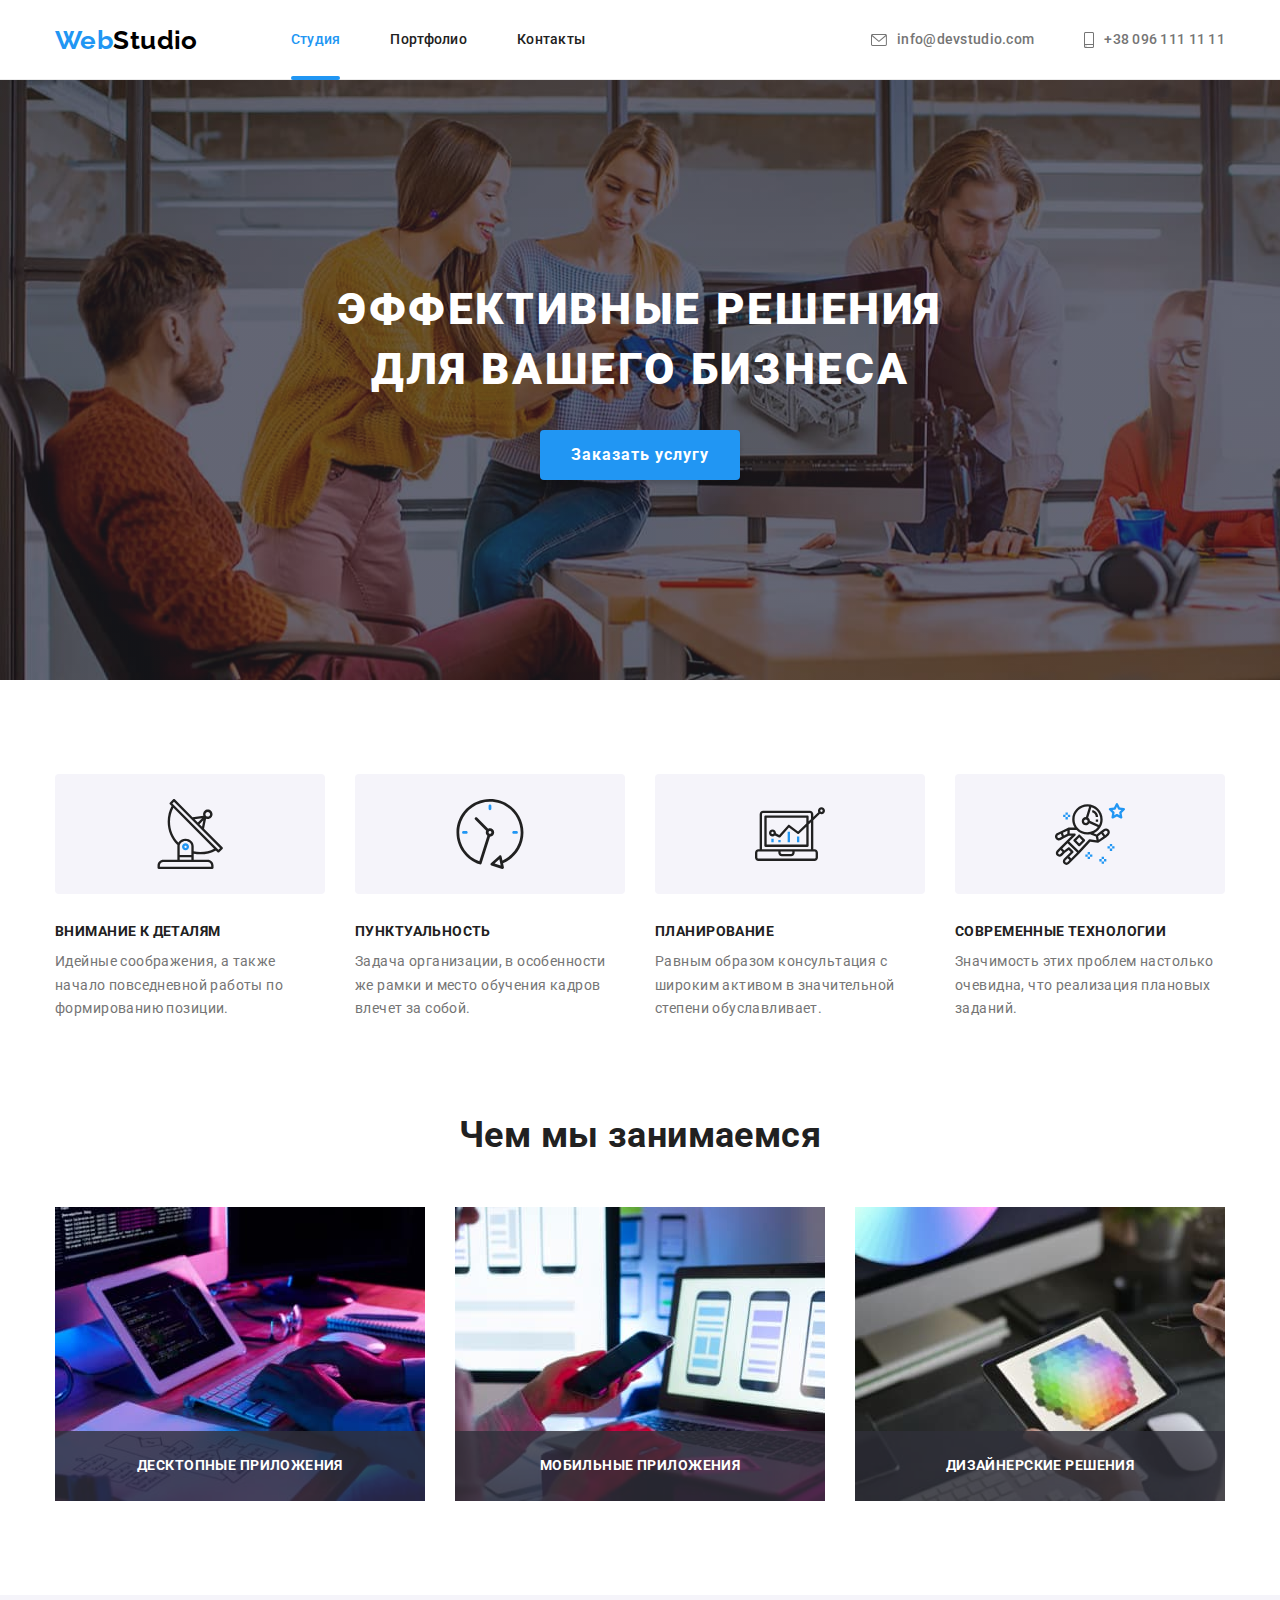
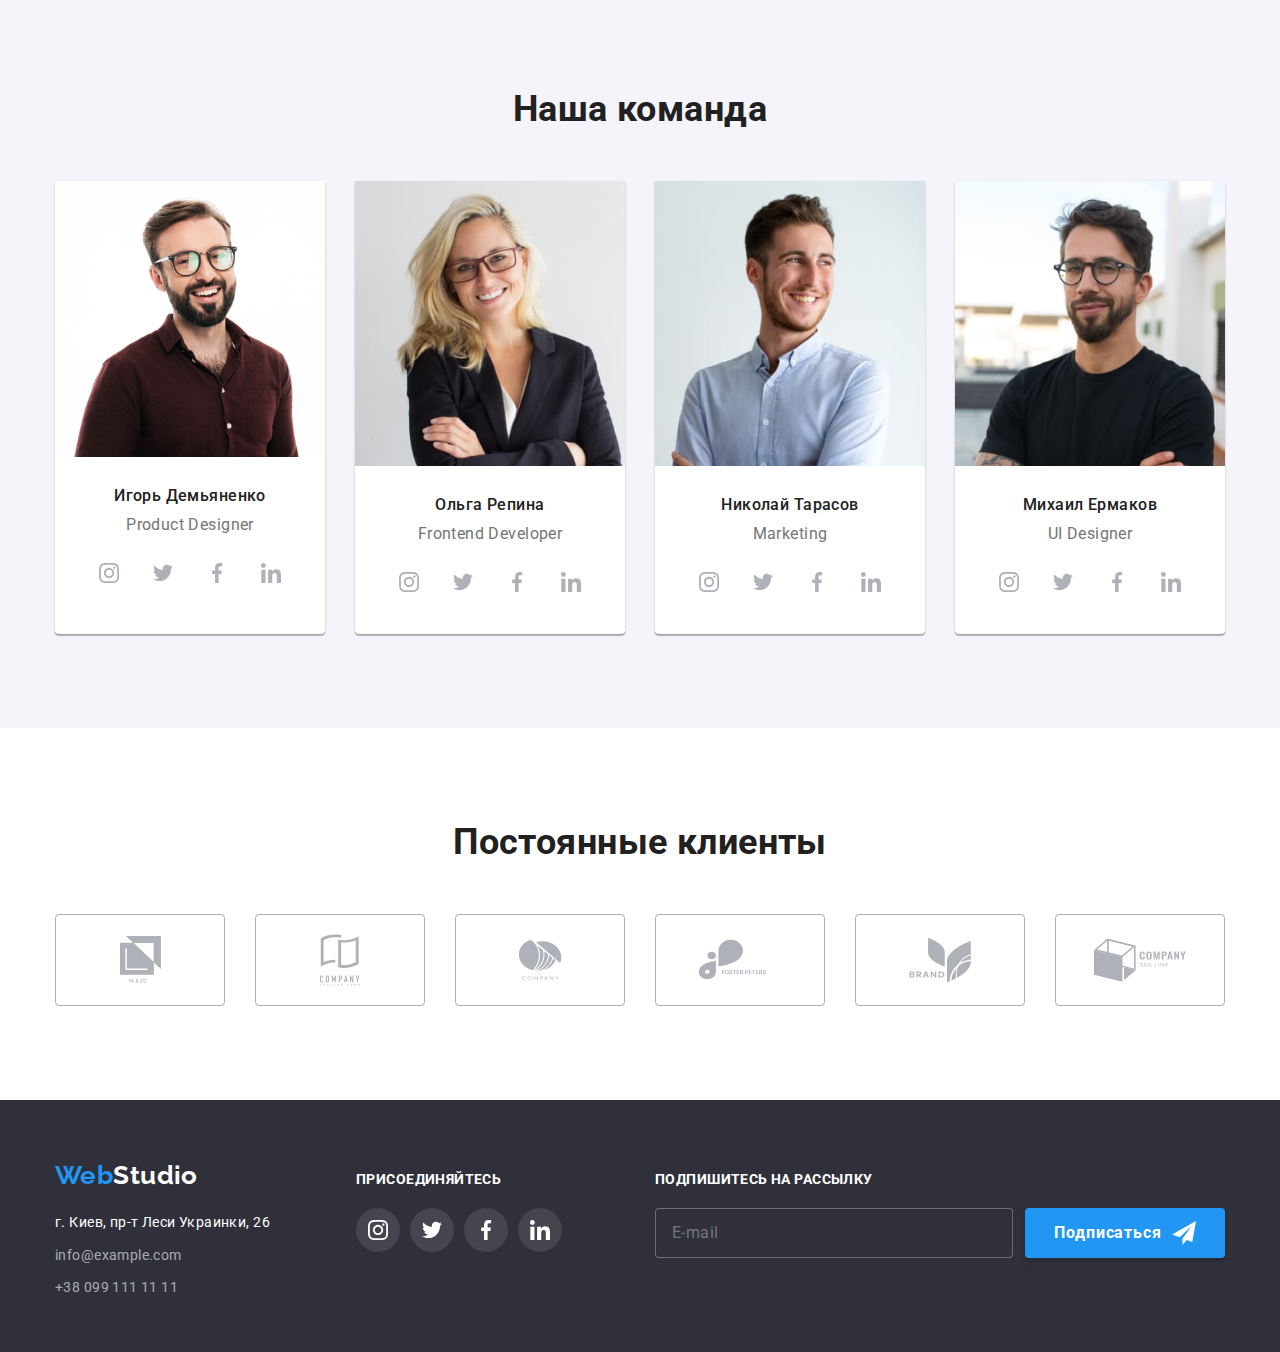
==== index.html @ 10b09d14 "домашня робота №8" ====
<!DOCTYPE html>
<html lang="ru">
<head>
    <meta charset="UTF-8">
    <meta http-equiv="X-UA-Compatible" content="IE=edge">
    <meta name="viewport" content="width=device-width, initial-scale=1.0">
    <title>Document</title>
    <link rel="preconnect" href="https://fonts.googleapis.com">
    <link rel="preconnect" href="https://fonts.gstatic.com" crossorigin>
    <link href="https://fonts.googleapis.com/css2?family=Raleway:wght@700&family=Roboto:wght@400;500;700;900&display=swap" rel="stylesheet">
    <link rel="stylesheet"
    href="https://cdnjs.cloudflare.com/ajax/libs/modern-normalize/1.0.0/modern-normalize.min.css" />
    <link rel="stylesheet" href="css/main.min.css">
</head>
<body>
    <header class="header-section">
        <div class="container">
            <nav class="nav">
                <a href="./index.html" class="logo"><span class="part-of-logo">Web</span>Studio</a>
                <ul class="nav__list">
                    <li class="nav__items"><a href="./index.html" class="nav__link illumination">Студия</a></li>
                    <li class="nav__items"><a href="./portfolio.html" class="nav__link">Портфолио</a></li>
                    <li class="nav__items"><a href="Контакты" class="nav__link">Контакты</a></li>
                </ul>
            </nav>
            <ul class="contacts">
                <li class="contacts__items">
                    <a href="mailto:info@devstudio.com" class="contacts__item">
                        <svg class="contacts__icon" width="16" height="12">
                            <use href="./images/icons.svg#icon-envelope"></use>
                        </svg>info@devstudio.com</a>
                </li>
                <li class="contacts__items">
                    <a href="tel:+380961111111" class="contacts__item">
                        <svg class="contacts__icon" width="10" height="16">
                            <use href="./images/icons.svg#icon-smartphone"></use>
                        </svg>+38 096 111 11 11</a>
                </li>
            </ul>
        </div>
    </header>
    <main class="main">
        <section class="main__section">
            <div class="container">
                <h1 class="main__title">Эффективные решения для вашего бизнеса</h1>
                <button type="button" class="main-button" data-modal-open>Заказать услугу</button>
            </div>
        </section>
        <section class="benefits section">
            <div class="container">
                <h2 class="visually-hidden">Приимущества</h2>
                <ul class="benefits__list">
                    <li class="benefits__items">
                        <div class="benefits__container">
                            <svg class="benefits__icon" width="70" height="70">
                                <use href="./images/icons.svg#icon-Group"></use>
                            </svg>
                        </div>
                        <h3 class="benefits__title">Внимание к деталям</h3>
                        <p class="benefits__text">Идейные соображения, а также начало повседневной работы по формированию позиции.
                        </p>
                    </li>
                    <li class="benefits__items">
                        <div class="benefits__container">
                            <svg class="benefits__icon" width="70" height="70">
                                <use href="./images/icons.svg#icon-clock"></use>
                            </svg>
                        </div>
                        <h3 class="benefits__title">Пунктуальность</h3>
                        <p class="benefits__text">Задача организации, в особенности же рамки и место обучения кадров влечет за собой.
                        </p>
                    </li>
                    <li class="benefits__items">
                        <div class="benefits__container">
                            <svg class="benefits__icon" width="70" height="70">
                                <use href="./images/icons.svg#icon-diagram"></use>
                            </svg>
                        </div>
                        <h3 class="benefits__title">Планирование</h3>
                        <p class="benefits__text">Равным образом консультация с широким активом в значительной степени обуславливает.
                        </p>
                    </li>
                    <li class="benefits__items">
                        <div class="benefits__container">
                            <svg class="benefits__icon" width="70" height="70">
                                <use href="./images/icons.svg#icon-astronaut"></use>
                            </svg>
                        </div>
                        <h3 class="benefits__title">Современные технологии</h3>
                        <p class="benefits__text">Значимость этих проблем настолько очевидна, что реализация плановых заданий.</p>
                    </li>
                </ul>
            </div>
        </section>
        <section class="works section">
            <div class="container">
                <h2 class="works__title title">Чем мы занимаемся</h2>
                <ul class="works__list">
                    <li class="works__items">
                        <img src="./images/box-1.jpg" alt="Людина сидить за комп'ютером" width="370">
                        <div class="works__box">
                            <h3 class="works__description">Десктопные приложения</h3>
                        </div>
                    </li>
                    <li class="works__items">
                        <img src="./images/box-2.jpg" alt="Людина сидить за комп'ютером з телефоном у руці" width="370">
                        <div class="works__box">
                            <h3 class="works__description">Мобильные приложения</h3>
                        </div>
                    </li>
                    <li class="works__items">
                        <img src="./images/box-3.jpg" alt="Людина сидить за столом бтримає в руках планшет з кольоровим графічним зображенням " width="370">
                        <div class="works__box">
                            <h3 class="works__description">Дизайнерские решения</h3>
                        </div>
                    </li>
                </ul>
            </div>
        </section>    
        <section class="team section">
            <div class="container">
                <h2 class=" team__title title">Наша команда</h2>
                <ul class="team__list">
                    <li class="team__items">
                        <img src="./images/mobile-product-designer.jpg" alt="фото" width="270">
                        <h3 class="team__member">Игорь Демьяненко</h3>
                        <p class="team__position">Product Designer</p>
                        <ul class="icon-list">
                            <li class="icon-list__items">
                                <a class="icon-list__link" href="">
                                    <svg class="icon-list__svg" width="20" height="20">
                                        <use href="./images/icons.svg#icon-instagram"></use>
                                    </svg>
                                </a>
                            </li>
                            <li class="icon-list__items">
                                <a class="icon-list__link" href="">
                                    <svg class="icon-list__svg" width="20" height="20">
                                        <use href="./images/icons.svg#icon-twitter"></use>
                                    </svg>
                                </a>
                            </li>
                            <li class="icon-list__items">
                                <a class="icon-list__link" href="">
                                    <svg class="icon-list__svg" width="20" height="20">
                                        <use href="./images/icons.svg#icon-facebook"></use>
                                    </svg>
                                </a>
                            </li>
                            <li class="icon-list__items">
                                <a class="icon-list__link" href="">
                                    <svg class="icon-list__svg" width="20" height="20">
                                        <use href="./images/icons.svg#icon-linkedin"></use>
                                    </svg>
                                </a>
                            </li>
                        </ul>
                    </li>
                    <li class="team__items">
                        <img src="./images/tablet-frontend-developer.jpg" alt="фото" width="270">
                        <h3 class="team__member">Ольга Репина</h3>
                        <p class="team__position">Frontend Developer</p>
                        <ul class="icon-list">
                            <li class="icon-list__items">
                                <a class="icon-list__link" href="">
                                    <svg class="icon-list__svg" width="20" height="20">
                                        <use href="./images/icons.svg#icon-instagram"></use>
                                    </svg>
                                </a>
                            </li>
                            <li class="icon-list__items">
                                <a class="icon-list__link" href="">
                                    <svg class="icon-list__svg" width="20" height="20">
                                        <use href="./images/icons.svg#icon-twitter"></use>
                                    </svg>
                                </a>
                            </li>
                            <li class="icon-list__items">
                                <a class="icon-list__link" href="">
                                    <svg class="icon-list__svg" width="20" height="20">
                                        <use href="./images/icons.svg#icon-facebook"></use>
                                    </svg>
                                </a>
                            </li>
                            <li class="icon-list__items">
                                <a class="icon-list__link" href="">
                                    <svg class="icon-list__svg" width="20" height="20">
                                        <use href="./images/icons.svg#icon-linkedin"></use>
                                    </svg>
                                </a>
                            </li>
                        </ul>
                    </li>
                    <li class="team__items">
                        <img src="./images/tablet-marketing.jpg" alt="фото" width="270">
                        <h3 class="team__member">Николай Тарасов</h3>
                        <p class="team__position">Marketing</p>
                        <ul class="icon-list">
                            <li class="icon-list__items">
                                <a class="icon-list__link" href="">
                                    <svg class="icon-list__svg" width="20" height="20">
                                        <use href="./images/icons.svg#icon-instagram"></use>
                                    </svg>
                                </a>
                            </li>
                            <li class="icon-list__items">
                                <a class="icon-list__link" href="">
                                    <svg class="icon-list__svg" width="20" height="20">
                                        <use href="./images/icons.svg#icon-twitter"></use>
                                    </svg>
                                </a>
                            </li>
                            <li class="icon-list__items">
                                <a class="icon-list__link" href="">
                                    <svg class="icon-list__svg" width="20" height="20">
                                        <use href="./images/icons.svg#icon-facebook"></use>
                                    </svg>
                                </a>
                            </li>
                            <li class="icon-list__items">
                                <a class="icon-list__link" href="">
                                    <svg class="icon-list__svg" width="20" height="20">
                                        <use href="./images/icons.svg#icon-linkedin"></use>
                                    </svg>
                                </a>
                            </li>
                        </ul>
                    </li>
                    <li class="team__items">
                        <img src="./images/tablet-ui-designer.jpg" alt="фото" width="270">
                        <h3 class="team__member">Михаил Ермаков</h3>
                        <p class="team__position">UI Designer</p>
                        <ul class="icon-list">
                            <li class="icon-list__items">
                                <a class="icon-list__link" href="">
                                    <svg class="icon-list__svg" width="20" height="20">
                                        <use href="./images/icons.svg#icon-instagram"></use>
                                    </svg>
                                </a>
                            </li>
                            <li class="icon-list-items">
                                <a class="icon-list__link" href="">
                                    <svg class="icon-list__svg" width="20" height="20">
                                        <use href="./images/icons.svg#icon-twitter"></use>
                                    </svg>
                                </a>
                            </li>
                            <li class="icon-list__items">
                                <a class="icon-list__link" href="">
                                    <svg class="icon-list__svg" width="20" height="20">
                                        <use href="./images/icons.svg#icon-facebook"></use>
                                    </svg>
                                </a>
                            </li>
                            <li class="icon-list__items">
                                <a class="icon-list__link" href="">
                                    <svg class="icon-list__svg" width="20" height="20">
                                        <use href="./images/icons.svg#icon-linkedin"></use>
                                    </svg>
                                </a>
                            </li>
                        </ul>
                    </li>
                </ul>
            </div>    
        </section>
        <section class="company section">
            <div class="container">
                <h2 class="company__title title">Постоянные клиенты</h2>
                <ul class="company__list">
                    <li class="company__items">
                        <a class="company__link" href="">
                            <svg class="company__icon" width="41" height="47">
                                <use href="./images/icons.svg#icon-group-1"></use>
                            </svg>
                        </a>
                    </li>
                    <li class="company__items">
                        <a class="company__link" href="">
                            <svg class="company__icon" width="40" height="52">
                                <use href="./images/icons.svg#icon-group-2"></use>
                            </svg>
                        </a>
                    </li>
                    <li class="company__items">
                        <a class="company__link" href="">
                            <svg class="company__icon" width="44" height="41">
                                <use href="./images/icons.svg#icon-group-3"></use>
                            </svg>
                        </a>
                    </li>
                    <li class="company__items">
                        <a class="company__link" href="">
                            <svg class="company__icon" width="85" height="41">
                                <use href="./images/icons.svg#icon-group-6"></use>
                            </svg>
                        </a>
                    </li>
                    <li class="company__items">
                        <a class="company__link" href="">
                            <svg class="company__icon" width="63" height="46">
                                <use href="./images/icons.svg#icon-group-5"></use>
                            </svg>
                        </a>
                    </li>
                    <li class="company__items">
                        <a class="company__link" href="">
                            <svg class="company__icon" width="94" height="44">
                                <use href="./images/icons.svg#icon-group-7"></use>
                            </svg>
                        </a>
                    </li>
                </ul>
            </div>
        </section>
    </main>
    <footer class="footer">
        <div class="container">
            <div class="footer__container">
                <a href="./index.html" class="logo"><span class="part-of-logo">Web</span>Studio</a>
                <address class="address">
                <ul class="address__list">
                    <li class="address__items">
                        <a href="https://goo.gl/maps/piqngm7oDQpEDh6u6" target="_blank" rel="noopener nofollow noreferrer"
                            class="address__link">г. Киев, пр-т Леси Украинки, 26</a>
                    </li>
                    <li class="address__items">
                        <a href="mailto:info@example.com" class="address__contacts">info@example.com</a>
                    </li>
                    <li class="address__items">
                        <a href="tel:+380991111111" class="address__contacts">+38 099 111 11 11</a>
                    </li>
                </ul>
               </address>
            </div>
            <div class="footer__wrapper">
                <p class="footer__title">присоединяйтесь</p>
                <ul class="icon-list">
                    <li class="icon-list__items">
                        <a class="icon-list__link" href="">
                            <svg class="footer__social icon-list__svg" width="20" height="20">
                                <use href="./images/icons.svg#icon-instagram"></use>
                            </svg>
                        </a>
                    </li>
                    <li class="icon-list__items">
                        <a class="icon-list__link" href="">
                            <svg class="footer__social icon-list__svg" width="20" height="20">
                                <use href="./images/icons.svg#icon-twitter"></use>
                            </svg>
                        </a>
                    </li>
                    <li class="icon-list__items">
                        <a class="icon-list__link" href="">
                            <svg class="footer__social icon-list__svg" width="20" height="20">
                                <use href="./images/icons.svg#icon-facebook"></use>
                            </svg>
                        </a>
                    </li>
                    <li class="icon-list__items">
                        <a class="icon-list__link" href="">
                            <svg class="footer__social icon-list__svg" width="20" height="20">
                                <use href="./images/icons.svg#icon-linkedin"></use>
                            </svg>
                        </a>
                    </li>
                </ul>
            </div>
            <div class="footer__wrapper">
                <p class="footer__title">Подпишитесь на рассылку</p>
                <form class="form">
                    <label for="input-field" class="visually-hidden"></label>
                    <input id="input-field" type="email" class="form__input" name="mail" placeholder="E-mail">
                    <button class="main-button" type="submit">Подписаться
                        <svg class="form__icon" width="24" height="24">
                            <use href="./images/icons.svg#icon-send"></use>
                        </svg>
                    </button>
                </form>
            </div>
            
        </div>    
    </footer>
    <div class="backdrop is-hidden" data-modal>
        <div class="modal">
            <button class="modal-button" data-modal-close>
                <svg class="modal-vector" width="11" height="11">
                    <use href="./images/icons.svg#icon-Vector-1"></use>
                </svg>
            </button>
            <form class="modal-form">
                <p class="modal-title">Оставьте свои данные, мы вам перезвоним</p>
                <label class="modal-form-label">
                    <span class="modal-form-element label-text">Имя</span>
                    <span class="modal-form-wrapper">
                        <input type="text" class="modal-form-input" name="user-name" minlength="3" pattern="^[a-zA-Za-яА-Я]+$">
                        <span class="modal-icon-input">
                            <svg class="modal-icon" width="12" height="12">
                                <use href="./images/icons.svg#icon-user"></use>
                            </svg>
                        </span>
                    </span>
                </label>
                <label class="modal-form-label">
                    <span class="modal-form-element label-text">Телефон</span>
                    <span class="modal-form-wrapper">
                        <input type="tel" class="modal-form-input" name="user-phone" pattern="[0-9]{3}-[0-9]{3}-[0-9]{2}-[0-9]{2}" title="xxx-xxx-xx-xx">
                        <span class="modal-icon-input">
                            <svg class="modal-icon" width="13" height="13">
                                <use href="./images/icons.svg#icon-phone"></use>
                            </svg>
                        </span>
                    </span>
                </label>
                <label class="modal-form-label">
                    <span class="modal-form-element label-text">Почта</span>
                    <span class="modal-form-wrapper">
                        <input type="email" class="modal-form-input" name="user-email">
                        <span class="modal-icon-input">
                            <svg class="modal-icon" width="15" height="12">
                                <use href="./images/icons.svg#icon-post"></use>
                            </svg>
                        </span>
                    </span>
                </label>
                <label class="modal-form-label">
                    <span class="modal-form-element label-text">Комментарий</span>
                    <span class="modal-form-wrapper">
                        <textarea name="user-message" class="modal-form-message" placeholder="Введите текст"></textarea>
                    </span>
                </label>
                <input id="user-check" type="checkbox" class="modal-form-checkbox visually-hidden">
                <label for="user-check" class="modal-label-checkbox">Соглашаюсь с рассылкой и принимаю <a href=""
                        class="modal-link">Условия договора</a>
                    <span class="checkbox-box">
                        <svg class="modal-icon-checkbox" width="16" height="15">
                            <use href="./images/icons.svg#icon-checkbox"></use>
                        </svg>
                        <svg class="modal-icon-check" width="16" height="15">
                            <use href="./images/icons.svg#icon-check-2"></use> 
                        </svg>
                        <svg class="modal-icon-checkbox-fokus" width="23" height="21">
                            <use href="./images/icons.svg#icon-checkbox"></use>
                        </svg>
                    </span>
                </label>
                <span class="button-center">
                    <button type="submit" class="main-button"><span class="form-button-title">Отправить</span></button>
                </span>
            </form>
        </div>
    </div>
    <script src="./js/modal.js"></script>
</body>
</html>
---- css/main.min.css ----
:root{--title-text-color: #212121;--primary-text-color: #757575;--accent-color: #2196F3;--primary-bg-color: #fff}body{font-family:"Roboto",sans-serif;background-color:var(--primary-bg-color);color:var(--title-text-color);font-size:14px;line-height:1.14;letter-spacing:.03em}h1,h2,h3,p,ul{margin:0;padding:0}ul{list-style:none}a{text-decoration:none}img{display:block}button{font-family:inherit;cursor:pointer}address{font-style:normal}.container{max-width:1200px;padding:0 15px 0 15px;margin-left:auto;margin-right:auto}.section{padding:94px 0}.visually-hidden{position:absolute;width:1px;height:1px;margin:-1px;border:0;padding:0;white-space:nowrap;clip-path:inset(100%);clip:rect(0 0 0 0);overflow:hidden}.main-button{display:inline-flex;justify-content:center;align-items:center;width:200px;height:50px;font-weight:700;font-size:16px;line-height:1.88;letter-spacing:.06em;color:#fff;background:var(--accent-color);box-shadow:0px 4px 4px rgba(0,0,0,.15);border-radius:4px;border-color:rgba(0,0,0,0);transition:background-color 250ms cubic-bezier(0.4, 0, 0.2, 1)}.main-button:hover,.main-button:focus{background-color:#267bc6}.main-button:active{background-color:#27619b}.logo{display:inline-flex;color:#000;font-family:"Raleway";font-weight:700;font-size:26px;line-height:1.19}.part-of-logo{color:var(--accent-color)}.icon-list{display:inline-flex;height:44px;justify-content:center;gap:10px}.icon-list__link{display:inline-flex;justify-content:center;align-items:center;height:44px;width:44px;border-radius:50%;background-color:rgba(255,255,255,.1);transition:background-color 250ms cubic-bezier(0.4, 0, 0.2, 1)}.icon-list__link:hover .icon-list__svg,.icon-list__link:focus .icon-list__svg{fill:#fff}.icon-list__link:hover,.icon-list__link:focus{background-color:var(--accent-color)}.icon-list__svg{fill:#afb1b8;transition:fill 250ms cubic-bezier(0.4, 0, 0.2, 1)}.title{font-size:36px;line-height:1.16;text-align:center}.header-section{max-height:80px;border-bottom:1px solid #ececec}.header-section .container{display:flex;justify-content:space-between}.nav{align-items:center;display:flex}.nav .logo{margin-right:93px}.nav__list{display:flex}.nav__items{display:flex}.nav__items:not(:last-child){margin-right:50px}.nav__link{position:relative;padding:32px 0 32px 0;color:var(--title-text-color);font-weight:500;letter-spacing:.02em;transition:color 250ms cubic-bezier(0.4, 0, 0.2, 1)}.nav__link:hover,.nav__link:focus{color:var(--accent-color)}.illumination{color:var(--accent-color)}.illumination:after{position:absolute;bottom:0;content:" ";display:block;width:100%;height:4px;border-radius:2px;background-color:var(--accent-color)}.contacts{display:flex}.contacts__item{display:flex;padding:32px 0 32px 0;align-items:center;color:var(--primary-text-color);font-weight:500;letter-spacing:.02em;transition:color 250ms cubic-bezier(0.4, 0, 0.2, 1)}.contacts__icon{margin-right:10px;fill:var(--primary-text-color);transition:fill 250ms cubic-bezier(0.4, 0, 0.2, 1)}.contacts__items:not(:last-child){margin-right:50px}.contacts__item:hover,.contacts__item:focus{color:var(--accent-color)}.contacts__item:hover .contacts__icon,.contacts__item:focus .contacts__icon{fill:var(--accent-color)}.main__section{max-width:1600px;margin-left:auto;margin-right:auto;padding:200px 0;text-align:center;background-color:#2f303a;content:"";background-image:linear-gradient(to right, rgba(47, 48, 58, 0.4), rgba(47, 48, 58, 0.4)),url(../images/hero-desctop.jpg);background-size:cover}.main__title{width:693px;margin-left:auto;margin-right:auto;margin-bottom:30px;font-weight:900;font-size:44px;line-height:1.36;letter-spacing:.06em;text-transform:uppercase;color:var(--primary-bg-color)}.portfolio-list-button{display:flex;justify-content:center}.portfolio-items:not(:last-child){margin-right:8px}.portfolio{display:flex;flex-wrap:wrap;gap:30px;margin-top:50px}.portfolio-button{background:#f5f4fa;font-weight:500;font-size:16px;line-height:1.62;padding:6px 22px;border-radius:4px;border:none;transition:background-color 250ms cubic-bezier(0.4, 0, 0.2, 1),box-shadow 250ms cubic-bezier(0.4, 0, 0.2, 1),color 250ms cubic-bezier(0.4, 0, 0.2, 1)}.illumination-btn{background-color:var(--accent-color);color:var(--primary-bg-color)}.portfolio-button:hover,.portfolio-button:focus{background-color:var(--accent-color);color:var(--primary-bg-color);box-shadow:0px 3px 1px rgba(0,0,0,.1),0px 1px 2px rgba(0,0,0,.08),0px 2px 2px rgba(0,0,0,.12)}.portfolio-button:active{background-color:#267bc6}.portfolio-card{width:370px;height:404px}.portfolio-screen-text{font-size:18px;line-height:1.56;letter-spacing:.03em;color:#fff}.portfolio-overlay{position:absolute;width:100%;height:100%;bottom:0;padding:63px 24px;background-color:rgba(33,150,243,.9);transform:translateY(101%);transition:transform 250ms cubic-bezier(0.4, 0, 0.2, 1)}.portfolio-box{position:relative;display:block;width:370px;height:294px;overflow:hidden}.portfolio-link{display:inline-block;width:100%;height:100%;transition:box-shadow 250ms cubic-bezier(0.4, 0, 0.2, 1)}.portfolio-link:hover .portfolio-overlay,.portfolio-link:focus .portfolio-overlay{transform:translateY(0);height:294px}.portfolio-link:hover,.portfolio-link:focus{background-color:#fff;box-shadow:0px 1px 1px rgba(0,0,0,.12),0px 4px 4px rgba(0,0,0,.06),1px 4px 6px rgba(0,0,0,.16)}.portfolio-container-title{padding:20px 10px 20px 24px;border:1px solid #eee;border-top:0}.portfolio-card-title{font-size:18px;line-height:2;letter-spacing:.06em;color:var(--title-text-color)}.portfolio-name-industry{margin-top:4px;color:var(--primary-text-color);font-size:16px;line-height:1.88}.benefits__list{display:flex;justify-content:space-between}.benefits__items{width:270px}.benefits__container{display:inline-flex;justify-content:center;align-items:center;width:270px;height:120px;background-color:#f5f4fa;border-radius:4px}.benefits__title{font-size:14px;text-transform:uppercase;margin-top:30px}.benefits__text{margin-top:10px;color:var(--primary-text-color);line-height:1.71}.works{padding-top:0px}.works__list{display:flex;justify-content:space-between;margin-top:50px}.works__items{position:relative}.works__box{position:absolute;display:flex;justify-content:center;align-items:center;width:100%;height:70px;bottom:0;background-color:rgba(47,48,58,.8)}.works__description{font-weight:700;font-size:14px;line-height:1.14;letter-spacing:.03em;text-transform:uppercase;color:#fff}.team{background:#f5f4fa}.team__list{display:flex;justify-content:space-between}.team__items{margin-top:50px;padding-bottom:30px;text-align:center;min-width:270px;min-height:368px;background-color:var(--primary-bg-color);box-shadow:0px 1px 3px rgba(0,0,0,.12),0px 1px 1px rgba(0,0,0,.14),0px 2px 1px rgba(0,0,0,.2);border-radius:0px 0px 4px 4px}.team__member{padding-top:30px;margin-bottom:10px;font-weight:500;font-size:16px;line-height:1.18}.team__position{margin-bottom:16px;color:var(--primary-text-color);font-size:16px;line-height:1.18}.company__list{margin-top:50px;display:inline-flex;gap:30px}.company__link{display:inline-flex;justify-content:center;align-items:center;width:170px;height:92px;border:1px solid #afb1b8;border-radius:4px;transition:background-color 250ms cubic-bezier(0.4, 0, 0.2, 1)}.company__link:hover .company__icon,.company__link:hover,.company__link:focus .company__icon,.company__link:focus{fill:var(--accent-color);border-color:var(--accent-color)}.company__icon{fill:#afb1b8;transition:fill 250ms cubic-bezier(0.4, 0, 0.2, 1)}.footer{padding:60px 0;height:252px;background:#2f303a}.footer .container{display:flex}.footer__container .logo{color:var(--primary-bg-color);margin-bottom:20px}.footer__container{width:231px;margin-right:70px}.address__link{color:#fff;line-height:1.71}.address__items:not(:first-child){margin-top:9px}.address__contacts{color:rgba(255,255,255,.6);line-height:1.71;transition:color 250ms cubic-bezier(0.4, 0, 0.2, 1)}.address__contacts:hover,.address__contacts:focus{color:var(--accent-color)}.footer__wrapper:not(:last-child){margin-right:93px}.footer__title{padding-top:12px;margin-bottom:20px;font-weight:700;text-transform:uppercase;color:#fff}.footer__social{fill:#fff}.form{display:flex;margin-top:20px}.form__input{display:flex;align-items:center;width:358px;height:50px;padding:0 16px;margin-right:12px;font-weight:400;font-size:16px;line-height:1.25;letter-spacing:.03em;color:rgba(255,255,255,.6);border:1px solid rgba(255,255,255,.3);background-color:#2f303a;border-radius:4px;outline:none;transition:border-color 250ms cubic-bezier(0.4, 0, 0.2, 1)}.form__input:focus{border-color:var(--accent-color)}.form__icon{display:inline-flex;margin-left:10px}.backdrop{position:fixed;top:0;left:0;width:100%;height:100%;z-index:100;background-color:rgba(0,0,0,.2);transition:opacity 250ms cubic-bezier(0.4, 0, 0.2, 1),visibility 250ms cubic-bezier(0.4, 0, 0.2, 1)}.backdrop.is-hidden{visibility:hidden;opacity:0;pointer-events:none}.modal{position:absolute;top:50%;left:50%;transform:translate(-50%, -50%);width:528px;height:581px;padding:40px;background-color:#fff;box-shadow:0px 1px 3px rgba(0,0,0,.12),0px 1px 1px rgba(0,0,0,.14),0px 2px 1px rgba(0,0,0,.2);border-radius:4px}.modal-button{position:absolute;display:flex;align-items:center;justify-content:center;top:8px;right:8px;width:30px;height:30px;margin-left:auto;border-radius:50%;background-color:#fff;border:1px solid rgba(0,0,0,.1)}.modal-vector{transition:fill 250ms cubic-bezier(0.4, 0, 0.2, 1)}.modal-vector:hover,.modal-vector:focus{fill:var(--accent-color)}.modal-title{font-weight:700;font-size:20px;line-height:1.15;letter-spacing:.03em;margin-bottom:14px}.modal-form-label{display:block}.label-text{font-size:12px;line-height:.85;letter-spacing:.01em;color:var(--primary-text-color)}.modal-form-label:not(:last-child){margin-bottom:11px}.modal-form-element{display:block;margin-bottom:5px}.modal-form-input{display:flex;width:100%;height:40px;padding-left:42px;border:1px solid rgba(33,33,33,.2);border-radius:4px;transition:border-color 250ms cubic-bezier(0.4, 0, 0.2, 1)}.modal-form-input:focus,.modal-form-message:focus{outline:none;border-color:var(--accent-color)}.modal-form-input:focus+.modal-icon-input>.modal-icon{fill:var(--accent-color)}.modal-form-message{width:100%;height:120px;resize:none;padding:12px 16px;font-size:12px;line-height:.85;letter-spacing:.01em;color:rgba(117,117,117,.5);border:1px solid rgba(33,33,33,.2);border-radius:4px;transition:border-color 250ms cubic-bezier(0.4, 0, 0.2, 1)}.modal-icon{position:absolute;top:50%;left:12px;transform:translateY(-50%);transition:fill 250ms cubic-bezier(0.4, 0, 0.2, 1)}.modal-form-wrapper{position:relative;display:block}.modal-link{text-decoration:underline;color:var(--accent-color);transition:color 250ms cubic-bezier(0.4, 0, 0.2, 1)}.modal-link:hover,.modal-link:focus{color:#267bc6}.modal-link:active{color:#27619b}.modal-label-checkbox{position:relative;display:block;padding-left:35px;line-height:1.71;letter-spacing:.03em;color:var(--primary-text-color);margin-top:20px;transition:fill 250ms cubic-bezier(0.4, 0, 0.2, 1)}.modal-icon-checkbox{position:absolute;top:50%;left:12px;transform:translateY(-50%);fill:var(--title-text-color);transition:fill 250ms cubic-bezier(0.4, 0, 0.2, 1)}.modal-icon-check{position:absolute;top:50%;left:12px;transform:translateY(-50%);fill:rgba(0,0,0,0);transition:fill 250ms cubic-bezier(0.4, 0, 0.2, 1)}.modal-icon-checkbox-fokus{position:absolute;top:50%;left:9px;transform:translateY(-50%);fill:rgba(0,0,0,0);transition:fill 250ms cubic-bezier(0.4, 0, 0.2, 1)}.modal-form-checkbox:checked+.modal-label-checkbox>.checkbox-box>.modal-icon-check,.modal-form-checkbox:checked+.modal-label-checkbox>.checkbox-box>.modal-icon-checkbox{fill:var(--accent-color)}.modal-form-checkbox:focus+.modal-label-checkbox>.checkbox-box{fill:var(--title-text-color)}.button-center{display:flex;justify-content:center;margin-top:30px}/*# sourceMappingURL=main.min.css.map */
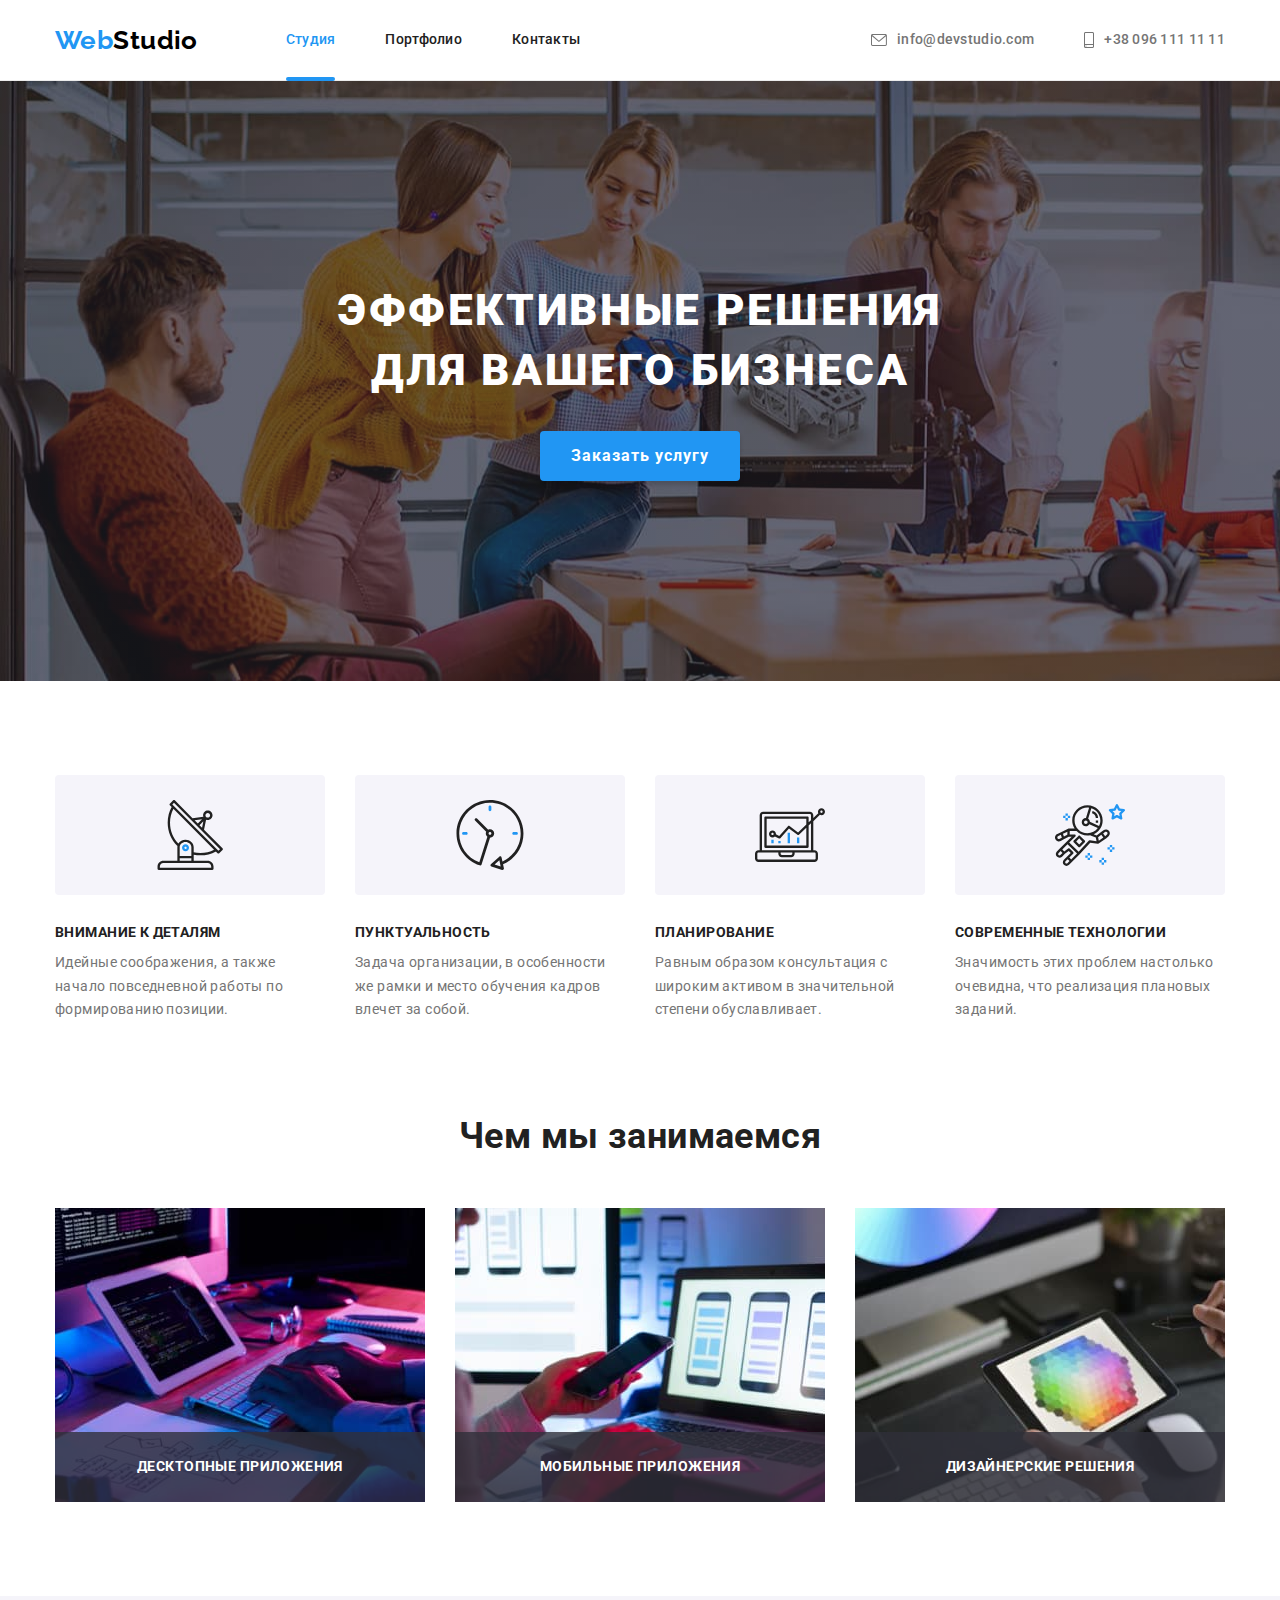
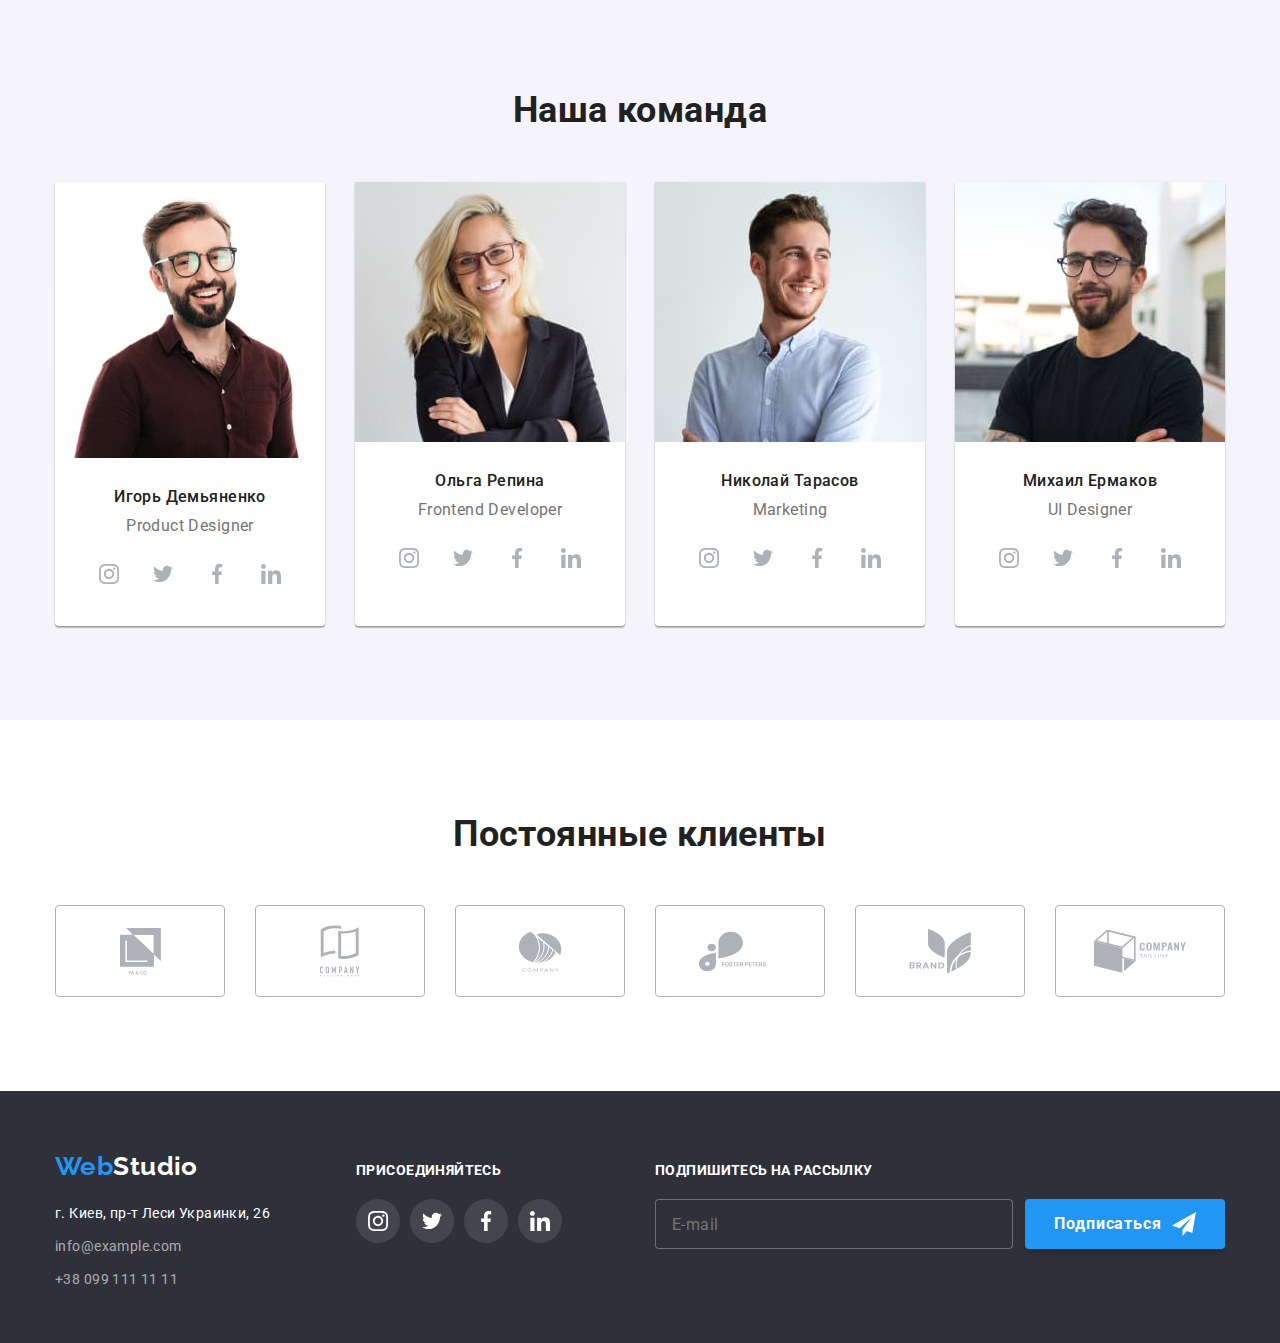
==== commit 5ce5e0fd: "домашня робота №8" ====
--- a/index.html
+++ b/index.html
@@ -14,16 +14,21 @@
 </head>
 <body>
     <header class="header-section">
-        <div class="container">
+        <div class="container mobile-box">
             <nav class="nav">
                 <a href="./index.html" class="logo"><span class="part-of-logo">Web</span>Studio</a>
-                <ul class="nav__list">
+                <ul class="nav__list mobile-box_navigation">
                     <li class="nav__items"><a href="./index.html" class="nav__link illumination">Студия</a></li>
                     <li class="nav__items"><a href="./portfolio.html" class="nav__link">Портфолио</a></li>
                     <li class="nav__items"><a href="Контакты" class="nav__link">Контакты</a></li>
                 </ul>
             </nav>
-            <ul class="contacts">
+            <button type="button" class="mobile-box_open-btn" data-menu-open>
+                <svg class="mobile-box_open-icon" width="24" height="16">
+                    <use href="./images/icons.svg#icon-menu_24px"></use>
+                </svg>
+            </button>
+            <ul class="contacts mobile-box_navigation">
                 <li class="contacts__items">
                     <a href="mailto:info@devstudio.com" class="contacts__item">
                         <svg class="contacts__icon" width="16" height="12">
@@ -38,291 +43,429 @@
                 </li>
             </ul>
         </div>
-    </header>
-    <main class="main">
-        <section class="main__section">
-            <div class="container">
-                <h1 class="main__title">Эффективные решения для вашего бизнеса</h1>
-                <button type="button" class="main-button" data-modal-open>Заказать услугу</button>
-            </div>
-        </section>
-        <section class="benefits section">
-            <div class="container">
-                <h2 class="visually-hidden">Приимущества</h2>
-                <ul class="benefits__list">
-                    <li class="benefits__items">
-                        <div class="benefits__container">
-                            <svg class="benefits__icon" width="70" height="70">
-                                <use href="./images/icons.svg#icon-Group"></use>
-                            </svg>
-                        </div>
-                        <h3 class="benefits__title">Внимание к деталям</h3>
-                        <p class="benefits__text">Идейные соображения, а также начало повседневной работы по формированию позиции.
-                        </p>
-                    </li>
-                    <li class="benefits__items">
-                        <div class="benefits__container">
-                            <svg class="benefits__icon" width="70" height="70">
-                                <use href="./images/icons.svg#icon-clock"></use>
-                            </svg>
-                        </div>
-                        <h3 class="benefits__title">Пунктуальность</h3>
-                        <p class="benefits__text">Задача организации, в особенности же рамки и место обучения кадров влечет за собой.
-                        </p>
-                    </li>
-                    <li class="benefits__items">
-                        <div class="benefits__container">
-                            <svg class="benefits__icon" width="70" height="70">
-                                <use href="./images/icons.svg#icon-diagram"></use>
-                            </svg>
-                        </div>
-                        <h3 class="benefits__title">Планирование</h3>
-                        <p class="benefits__text">Равным образом консультация с широким активом в значительной степени обуславливает.
-                        </p>
-                    </li>
-                    <li class="benefits__items">
-                        <div class="benefits__container">
-                            <svg class="benefits__icon" width="70" height="70">
-                                <use href="./images/icons.svg#icon-astronaut"></use>
-                            </svg>
-                        </div>
-                        <h3 class="benefits__title">Современные технологии</h3>
-                        <p class="benefits__text">Значимость этих проблем настолько очевидна, что реализация плановых заданий.</p>
-                    </li>
+        <div class="mobile-menu" data-menu>
+            <div class="mobile-menu_container">
+                <button type="button" class="mobile-menu_close-button" data-menu-close>
+                    <svg class="mobile-menu_close-icon" width="19" height="19">
+                        <use href="./images/icons.svg#icon-Vector-1"></use>
+                    </svg>
+                </button>
+                <ul class="mobile-menu_list">
+                    <li class="mobile-menu_items"><a href="./index.html" class="mobile-menu_link illumination">Студия</a></li>
+                    <li class="mobile-menu_items"><a href="./portfolio.html" class="mobile-menu_link">Портфолио</a></li>
+                    <li class="mobile-menu_items"><a href="" class="mobile-menu_link">Контакты</a></li>
+                </ul>
+                <ul class="mobile-menu_contacts-list">
+                    <li class="mobile-menu_items"><a href="tel:+380961111111" class="mobile-menu_phone-link">+38 096 111 11 11</a></li>
+                    <li class="mobile-menu_items"><a href="mailto:info@devstudio.com" class="mobile-menu_mail-link">info@devstudio.com</a></li>
+                </ul>
+                <ul class="mobile-menu_social-list">
+                    <li class="mobile-menu_social-items"><a href="" class="mobile-menu_social-link">Instagram</a></li>
+                    <li class="mobile-menu_social-items"><a href="" class="mobile-menu_social-link">Twitter</a></li>
+                    <li class="mobile-menu_social-items"><a href="" class="mobile-menu_social-link">Facebook</a></li>
+                    <li class="mobile-menu_social-items"><a href="" class="mobile-menu_social-link">LinkedIn</a></li>
                 </ul>
             </div>
-        </section>
-        <section class="works section">
-            <div class="container">
-                <h2 class="works__title title">Чем мы занимаемся</h2>
-                <ul class="works__list">
-                    <li class="works__items">
+        </div>
+    </header>
+<main class="main">
+    <section class="main__section">
+        <div class="container">
+            <h1 class="main__title">Эффективные решения для вашего бизнеса</h1>
+            <button type="button" class="main-button" data-modal-open>Заказать услугу</button>
+        </div>
+    </section>
+    <section class="benefits section">
+        <div class="container">
+            <h2 class="visually-hidden">Приимущества</h2>
+            <ul class="benefits__list">
+                <li class="benefits__items">
+                    <div class="benefits__container">
+                        <svg class="benefits__icon" width="70" height="70">
+                            <use href="./images/icons.svg#icon-Group"></use>
+                        </svg>
+                    </div>
+                    <h3 class="benefits__title">Внимание к деталям</h3>
+                    <p class="benefits__text">Идейные соображения, а также начало повседневной работы по формированию
+                        позиции.
+                    </p>
+                </li>
+                <li class="benefits__items">
+                    <div class="benefits__container">
+                        <svg class="benefits__icon" width="70" height="70">
+                            <use href="./images/icons.svg#icon-clock"></use>
+                        </svg>
+                    </div>
+                    <h3 class="benefits__title">Пунктуальность</h3>
+                    <p class="benefits__text">Задача организации, в особенности же рамки и место обучения кадров влечет за
+                        собой.
+                    </p>
+                </li>
+                <li class="benefits__items">
+                    <div class="benefits__container">
+                        <svg class="benefits__icon" width="70" height="70">
+                            <use href="./images/icons.svg#icon-diagram"></use>
+                        </svg>
+                    </div>
+                    <h3 class="benefits__title">Планирование</h3>
+                    <p class="benefits__text">Равным образом консультация с широким активом в значительной степени
+                        обуславливает.
+                    </p>
+                </li>
+                <li class="benefits__items">
+                    <div class="benefits__container">
+                        <svg class="benefits__icon" width="70" height="70">
+                            <use href="./images/icons.svg#icon-astronaut"></use>
+                        </svg>
+                    </div>
+                    <h3 class="benefits__title">Современные технологии</h3>
+                    <p class="benefits__text">Значимость этих проблем настолько очевидна, что реализация плановых заданий.
+                    </p>
+                </li>
+            </ul>
+        </div>
+    </section>
+    <section class="works section">
+        <div class="container">
+            <h2 class="works__title title">Чем мы занимаемся</h2>
+            <ul class="works__list">
+                <li class="works__items">
+                    <picture>
+                        <source srcset="./images/box-1.webp 1x, ./images/box-1-2x.webp 2x" media="(min-width:1200px)"
+                            type="images/webp" />
+    
+                        <source srcset="./images/box-1.jpg 1x, ./images/box-1-2x.jpg 2x" media="(min-width:1200px)" />
+    
                         <img src="./images/box-1.jpg" alt="Людина сидить за комп'ютером" width="370">
-                        <div class="works__box">
-                            <h3 class="works__description">Десктопные приложения</h3>
-                        </div>
-                    </li>
-                    <li class="works__items">
+                    </picture>
+                    <div class="works__box">
+                        <h3 class="works__description">Десктопные приложения</h3>
+                    </div>
+                </li>
+                <li class="works__items">
+                    <picture>
+                        <source srcset="./images/box-2.webp 1x, ./images/box-2-2x.webp 2x" media="(min-width:1200px)"
+                            type="images/webp" />
+    
+                        <source srcset="./images/box-2.jpg 1x, ./images/box-2-2x.jpg 2x" media="(min-width:1200px)" />
+    
                         <img src="./images/box-2.jpg" alt="Людина сидить за комп'ютером з телефоном у руці" width="370">
-                        <div class="works__box">
-                            <h3 class="works__description">Мобильные приложения</h3>
-                        </div>
-                    </li>
-                    <li class="works__items">
-                        <img src="./images/box-3.jpg" alt="Людина сидить за столом бтримає в руках планшет з кольоровим графічним зображенням " width="370">
-                        <div class="works__box">
-                            <h3 class="works__description">Дизайнерские решения</h3>
-                        </div>
-                    </li>
-                </ul>
-            </div>
-        </section>    
-        <section class="team section">
-            <div class="container">
-                <h2 class=" team__title title">Наша команда</h2>
-                <ul class="team__list">
-                    <li class="team__items">
-                        <img src="./images/mobile-product-designer.jpg" alt="фото" width="270">
-                        <h3 class="team__member">Игорь Демьяненко</h3>
-                        <p class="team__position">Product Designer</p>
-                        <ul class="icon-list">
-                            <li class="icon-list__items">
-                                <a class="icon-list__link" href="">
-                                    <svg class="icon-list__svg" width="20" height="20">
-                                        <use href="./images/icons.svg#icon-instagram"></use>
-                                    </svg>
-                                </a>
-                            </li>
-                            <li class="icon-list__items">
-                                <a class="icon-list__link" href="">
-                                    <svg class="icon-list__svg" width="20" height="20">
-                                        <use href="./images/icons.svg#icon-twitter"></use>
-                                    </svg>
-                                </a>
-                            </li>
-                            <li class="icon-list__items">
-                                <a class="icon-list__link" href="">
-                                    <svg class="icon-list__svg" width="20" height="20">
-                                        <use href="./images/icons.svg#icon-facebook"></use>
-                                    </svg>
-                                </a>
-                            </li>
-                            <li class="icon-list__items">
-                                <a class="icon-list__link" href="">
-                                    <svg class="icon-list__svg" width="20" height="20">
-                                        <use href="./images/icons.svg#icon-linkedin"></use>
-                                    </svg>
-                                </a>
-                            </li>
-                        </ul>
-                    </li>
-                    <li class="team__items">
-                        <img src="./images/tablet-frontend-developer.jpg" alt="фото" width="270">
-                        <h3 class="team__member">Ольга Репина</h3>
-                        <p class="team__position">Frontend Developer</p>
-                        <ul class="icon-list">
-                            <li class="icon-list__items">
-                                <a class="icon-list__link" href="">
-                                    <svg class="icon-list__svg" width="20" height="20">
-                                        <use href="./images/icons.svg#icon-instagram"></use>
-                                    </svg>
-                                </a>
-                            </li>
-                            <li class="icon-list__items">
-                                <a class="icon-list__link" href="">
-                                    <svg class="icon-list__svg" width="20" height="20">
-                                        <use href="./images/icons.svg#icon-twitter"></use>
-                                    </svg>
-                                </a>
-                            </li>
-                            <li class="icon-list__items">
-                                <a class="icon-list__link" href="">
-                                    <svg class="icon-list__svg" width="20" height="20">
-                                        <use href="./images/icons.svg#icon-facebook"></use>
-                                    </svg>
-                                </a>
-                            </li>
-                            <li class="icon-list__items">
-                                <a class="icon-list__link" href="">
-                                    <svg class="icon-list__svg" width="20" height="20">
-                                        <use href="./images/icons.svg#icon-linkedin"></use>
-                                    </svg>
-                                </a>
-                            </li>
-                        </ul>
-                    </li>
-                    <li class="team__items">
-                        <img src="./images/tablet-marketing.jpg" alt="фото" width="270">
-                        <h3 class="team__member">Николай Тарасов</h3>
-                        <p class="team__position">Marketing</p>
-                        <ul class="icon-list">
-                            <li class="icon-list__items">
-                                <a class="icon-list__link" href="">
-                                    <svg class="icon-list__svg" width="20" height="20">
-                                        <use href="./images/icons.svg#icon-instagram"></use>
-                                    </svg>
-                                </a>
-                            </li>
-                            <li class="icon-list__items">
-                                <a class="icon-list__link" href="">
-                                    <svg class="icon-list__svg" width="20" height="20">
-                                        <use href="./images/icons.svg#icon-twitter"></use>
-                                    </svg>
-                                </a>
-                            </li>
-                            <li class="icon-list__items">
-                                <a class="icon-list__link" href="">
-                                    <svg class="icon-list__svg" width="20" height="20">
-                                        <use href="./images/icons.svg#icon-facebook"></use>
-                                    </svg>
-                                </a>
-                            </li>
-                            <li class="icon-list__items">
-                                <a class="icon-list__link" href="">
-                                    <svg class="icon-list__svg" width="20" height="20">
-                                        <use href="./images/icons.svg#icon-linkedin"></use>
-                                    </svg>
-                                </a>
-                            </li>
-                        </ul>
-                    </li>
-                    <li class="team__items">
-                        <img src="./images/tablet-ui-designer.jpg" alt="фото" width="270">
-                        <h3 class="team__member">Михаил Ермаков</h3>
-                        <p class="team__position">UI Designer</p>
-                        <ul class="icon-list">
-                            <li class="icon-list__items">
-                                <a class="icon-list__link" href="">
-                                    <svg class="icon-list__svg" width="20" height="20">
-                                        <use href="./images/icons.svg#icon-instagram"></use>
-                                    </svg>
-                                </a>
-                            </li>
-                            <li class="icon-list-items">
-                                <a class="icon-list__link" href="">
-                                    <svg class="icon-list__svg" width="20" height="20">
-                                        <use href="./images/icons.svg#icon-twitter"></use>
-                                    </svg>
-                                </a>
-                            </li>
-                            <li class="icon-list__items">
-                                <a class="icon-list__link" href="">
-                                    <svg class="icon-list__svg" width="20" height="20">
-                                        <use href="./images/icons.svg#icon-facebook"></use>
-                                    </svg>
-                                </a>
-                            </li>
-                            <li class="icon-list__items">
-                                <a class="icon-list__link" href="">
-                                    <svg class="icon-list__svg" width="20" height="20">
-                                        <use href="./images/icons.svg#icon-linkedin"></use>
-                                    </svg>
-                                </a>
-                            </li>
-                        </ul>
-                    </li>
-                </ul>
-            </div>    
-        </section>
-        <section class="company section">
-            <div class="container">
-                <h2 class="company__title title">Постоянные клиенты</h2>
-                <ul class="company__list">
-                    <li class="company__items">
-                        <a class="company__link" href="">
-                            <svg class="company__icon" width="41" height="47">
-                                <use href="./images/icons.svg#icon-group-1"></use>
-                            </svg>
-                        </a>
-                    </li>
-                    <li class="company__items">
-                        <a class="company__link" href="">
-                            <svg class="company__icon" width="40" height="52">
-                                <use href="./images/icons.svg#icon-group-2"></use>
-                            </svg>
-                        </a>
-                    </li>
-                    <li class="company__items">
-                        <a class="company__link" href="">
-                            <svg class="company__icon" width="44" height="41">
-                                <use href="./images/icons.svg#icon-group-3"></use>
-                            </svg>
-                        </a>
-                    </li>
-                    <li class="company__items">
-                        <a class="company__link" href="">
-                            <svg class="company__icon" width="85" height="41">
-                                <use href="./images/icons.svg#icon-group-6"></use>
-                            </svg>
-                        </a>
-                    </li>
-                    <li class="company__items">
-                        <a class="company__link" href="">
-                            <svg class="company__icon" width="63" height="46">
-                                <use href="./images/icons.svg#icon-group-5"></use>
-                            </svg>
-                        </a>
-                    </li>
-                    <li class="company__items">
-                        <a class="company__link" href="">
-                            <svg class="company__icon" width="94" height="44">
-                                <use href="./images/icons.svg#icon-group-7"></use>
-                            </svg>
-                        </a>
-                    </li>
-                </ul>
-            </div>
-        </section>
-    </main>
-    <footer class="footer">
+                    </picture>
+                    <div class="works__box">
+                        <h3 class="works__description">Мобильные приложения</h3>
+                    </div>
+                </li>
+                <li class="works__items">
+                    <picture>
+                        <source srcset="./images/box-3.webp 1x, ./images/box-3-2x.webp 2x" media="(min-width:1200px)"
+                            type="images/webp" />
+    
+                        <source srcset="./images/box-3.jpg 1x, ./images/box-3-2x.jpg 2x" media="(min-width:1200px)" />
+    
+                        <img src="./images/box-3.jpg"
+                            alt="Людина сидить за столом бтримає в руках планшет з кольоровим графічним зображенням "
+                            width="370">
+                    </picture>
+                    <div class="works__box">
+                        <h3 class="works__description">Дизайнерские решения</h3>
+                    </div>
+                </li>
+            </ul>
+        </div>
+    </section>
+    <section class="team section">
         <div class="container">
-            <div class="footer__container">
-                <a href="./index.html" class="logo"><span class="part-of-logo">Web</span>Studio</a>
-                <address class="address">
+            <h2 class=" team__title title">Наша команда</h2>
+            <ul class="team__list">
+                <li class="team__items">
+                    <picture>
+                        <source
+                            srcset="./images/desktop-product-designer.webp 1x, ./images/desktop-product-designer-2x.webp 2x"
+                            media="(min-width:1200px)" type="images/webp" />
+    
+                        <source
+                            srcset="./images/desktop-product-designer.jpg 1x, ./images/desktop-product-designer-2x.jpg 2x"
+                            media="(min-width:1200px)" />
+    
+                        <source
+                            srcset="./images/tablet-product-designer.webp 1x, ./images/tablet-product-designer-2x.webp 2x"
+                            media="(min-width:768px)" type="images/webp" />
+    
+                        <source srcset="./images/tablet-product-designer.jpg 1x, ./images/tablet-product-designer-2x.jpg 2x"
+                            media="(min-width:768px)" />
+    
+                        <source
+                            srcset="./images/mobile-product-designer.webp 1x, ./images/mobile-product-designer-2x.webp 2x"
+                            media="(max-width:767px)" type="images/webp" />
+    
+                        <source srcset="./images/mobile-product-designer.jpg 1x, ./images/mobile-product-designer-2x.jpg 2x"
+                            media="(max-width:767px)" />
+    
+                        <img src="./images/desktop-product-designer.jpg" alt="фото" width="270">
+                    </picture>
+                    <h3 class="team__member">Игорь Демьяненко</h3>
+                    <p class="team__position">Product Designer</p>
+                    <ul class="icon-list">
+                        <li class="icon-list__items">
+                            <a class="icon-list__link" href="">
+                                <svg class="icon-list__svg" width="20" height="20">
+                                    <use href="./images/icons.svg#icon-instagram"></use>
+                                </svg>
+                            </a>
+                        </li>
+                        <li class="icon-list__items">
+                            <a class="icon-list__link" href="">
+                                <svg class="icon-list__svg" width="20" height="20">
+                                    <use href="./images/icons.svg#icon-twitter"></use>
+                                </svg>
+                            </a>
+                        </li>
+                        <li class="icon-list__items">
+                            <a class="icon-list__link" href="">
+                                <svg class="icon-list__svg" width="20" height="20">
+                                    <use href="./images/icons.svg#icon-facebook"></use>
+                                </svg>
+                            </a>
+                        </li>
+                        <li class="icon-list__items">
+                            <a class="icon-list__link" href="">
+                                <svg class="icon-list__svg" width="20" height="20">
+                                    <use href="./images/icons.svg#icon-linkedin"></use>
+                                </svg>
+                            </a>
+                        </li>
+                    </ul>
+                </li>
+                <li class="team__items">
+                    <picture>
+                        <source
+                            srcset="./images/desktop-frontend-developer.webp 1x, ./images/desktop-frontend-developer-2x.webp 2x"
+                            media="(min-width:1200px)" type="images/webp" />
+    
+                        <source
+                            srcset="./images/desktop-frontend-developer.jpg 1x, ./images/desktop-frontend-developer-2x.jpg 2x"
+                            media="(min-width:1200px)" />
+    
+                        <source
+                            srcset="./images/tablet-frontend-developer.webp 1x, ./images/tablet-frontend-developer-2x.webp 2x"
+                            media="(min-width:768px)" type="images/webp" />
+    
+                        <source
+                            srcset="./images/tablet-frontend-developer.jpg 1x, ./images/tablet-frontend-developer-2x.jpg 2x"
+                            media="(min-width:768px)" />
+    
+                        <source
+                            srcset="./images/mobile-frontend-developer.webp 1x, ./images/mobile-frontend-developer-2x.webp 2x"
+                            media="(max-width:767px)" type="images/webp" />
+    
+                        <source
+                            srcset="./images/mobile-frontend-developer.jpg 1x, ./images/mobile-frontend-developer-2x.jpg 2x"
+                            media="(max-width:767px)" />
+                        <img src="./images/desktop-frontend-developer.jpg" alt="фото" width="270">
+                    </picture>
+                    <h3 class="team__member">Ольга Репина</h3>
+                    <p class="team__position">Frontend Developer</p>
+                    <ul class="icon-list">
+                        <li class="icon-list__items">
+                            <a class="icon-list__link" href="">
+                                <svg class="icon-list__svg" width="20" height="20">
+                                    <use href="./images/icons.svg#icon-instagram"></use>
+                                </svg>
+                            </a>
+                        </li>
+                        <li class="icon-list__items">
+                            <a class="icon-list__link" href="">
+                                <svg class="icon-list__svg" width="20" height="20">
+                                    <use href="./images/icons.svg#icon-twitter"></use>
+                                </svg>
+                            </a>
+                        </li>
+                        <li class="icon-list__items">
+                            <a class="icon-list__link" href="">
+                                <svg class="icon-list__svg" width="20" height="20">
+                                    <use href="./images/icons.svg#icon-facebook"></use>
+                                </svg>
+                            </a>
+                        </li>
+                        <li class="icon-list__items">
+                            <a class="icon-list__link" href="">
+                                <svg class="icon-list__svg" width="20" height="20">
+                                    <use href="./images/icons.svg#icon-linkedin"></use>
+                                </svg>
+                            </a>
+                        </li>
+                    </ul>
+                </li>
+                <li class="team__items">
+                    <picture>
+                        <source srcset="./images/desktop-marketing-1.webp 1x, ./images/desktop-marketing-2x.webp 2x"
+                            media="(min-width:1200px)" type="images/webp" />
+    
+                        <source srcset="./images/desktop-marketing-1.jpg 1x, ./images/desktop-marketing-2x.jpg 2x"
+                            media="(min-width:1200px)" />
+    
+                        <source srcset="./images/tablet-marketing.webp 1x, ./images/tablet-marketing-2x.webp 2x"
+                            media="(min-width:768px)" type="images/webp" />
+    
+                        <source srcset="./images/tablet-marketing.jpg 1x, ./images/tablet-marketing-2x.jpg 2x"
+                            media="(min-width:768px)" />
+    
+                        <source srcset="./images/mobile-marketing.webp 1x, ./images/mobile-marketing-2x.webp 2x"
+                            media="(max-width:767px)" type="images/webp" />
+    
+                        <source srcset="./images/mobile-marketing.jpg 1x, ./images/mobile-marketing-2x.jpg 2x"
+                            media="(max-width:767px)" />
+                        <img src="./images/desktop-marketing-1.jpg" alt="фото" width="270">
+                    </picture>
+                    <h3 class="team__member">Николай Тарасов</h3>
+                    <p class="team__position">Marketing</p>
+                    <ul class="icon-list">
+                        <li class="icon-list__items">
+                            <a class="icon-list__link" href="">
+                                <svg class="icon-list__svg" width="20" height="20">
+                                    <use href="./images/icons.svg#icon-instagram"></use>
+                                </svg>
+                            </a>
+                        </li>
+                        <li class="icon-list__items">
+                            <a class="icon-list__link" href="">
+                                <svg class="icon-list__svg" width="20" height="20">
+                                    <use href="./images/icons.svg#icon-twitter"></use>
+                                </svg>
+                            </a>
+                        </li>
+                        <li class="icon-list__items">
+                            <a class="icon-list__link" href="">
+                                <svg class="icon-list__svg" width="20" height="20">
+                                    <use href="./images/icons.svg#icon-facebook"></use>
+                                </svg>
+                            </a>
+                        </li>
+                        <li class="icon-list__items">
+                            <a class="icon-list__link" href="">
+                                <svg class="icon-list__svg" width="20" height="20">
+                                    <use href="./images/icons.svg#icon-linkedin"></use>
+                                </svg>
+                            </a>
+                        </li>
+                    </ul>
+                </li>
+                <li class="team__items">
+                    <picture>
+                        <source srcset="./images/desktop-ui-designer.webp 1x, ./images/desktop-ui-designer-2x.webp 2x"
+                            media="(min-width:1200px)" type="images/webp" />
+    
+                        <source srcset="./images/desktop-ui-designer.jpg 1x, ./images/desktop-ui-designer-2x.jpg 2x"
+                            media="(min-width:1200px)" />
+    
+                        <source srcset="./images/tablet-ui-designer.webp 1x, ./images/tablet-ui-designer-2x.webp 2x"
+                            media="(min-width:768px)" type="images/webp" />
+    
+                        <source srcset="./images/tablet-ui-designer.jpg 1x, ./images/tablet-ui-designer-2x.jpg 2x"
+                            media="(min-width:768px)" />
+    
+                        <source srcset="./images/mobile-ui-designer.webp 1x, ./images/mobile-ui-designer-2x.webp 2x"
+                            media="(max-width:767px)" type="images/webp" />
+    
+                        <source srcset="./images/mobile-ui-designer.jpg 1x, ./images/mobile-ui-designer-2x.jpg 2x"
+                            media="(max-width:767px)" />
+                        <img src="./images/desktop-ui-designer.jpg" alt="фото" width="270">
+                    </picture>
+                    <h3 class="team__member">Михаил Ермаков</h3>
+                    <p class="team__position">UI Designer</p>
+                    <ul class="icon-list">
+                        <li class="icon-list__items">
+                            <a class="icon-list__link" href="">
+                                <svg class="icon-list__svg" width="20" height="20">
+                                    <use href="./images/icons.svg#icon-instagram"></use>
+                                </svg>
+                            </a>
+                        </li>
+                        <li class="icon-list-items">
+                            <a class="icon-list__link" href="">
+                                <svg class="icon-list__svg" width="20" height="20">
+                                    <use href="./images/icons.svg#icon-twitter"></use>
+                                </svg>
+                            </a>
+                        </li>
+                        <li class="icon-list__items">
+                            <a class="icon-list__link" href="">
+                                <svg class="icon-list__svg" width="20" height="20">
+                                    <use href="./images/icons.svg#icon-facebook"></use>
+                                </svg>
+                            </a>
+                        </li>
+                        <li class="icon-list__items">
+                            <a class="icon-list__link" href="">
+                                <svg class="icon-list__svg" width="20" height="20">
+                                    <use href="./images/icons.svg#icon-linkedin"></use>
+                                </svg>
+                            </a>
+                        </li>
+                    </ul>
+                </li>
+            </ul>
+        </div>
+    </section>
+    <section class="company section">
+        <div class="container">
+            <h2 class="company__title title">Постоянные клиенты</h2>
+            <ul class="company__list">
+                <li class="company__items">
+                    <a class="company__link" href="">
+                        <svg class="company__icon" width="41" height="47">
+                            <use href="./images/icons.svg#icon-group-1"></use>
+                        </svg>
+                    </a>
+                </li>
+                <li class="company__items">
+                    <a class="company__link" href="">
+                        <svg class="company__icon" width="40" height="52">
+                            <use href="./images/icons.svg#icon-group-2"></use>
+                        </svg>
+                    </a>
+                </li>
+                <li class="company__items">
+                    <a class="company__link" href="">
+                        <svg class="company__icon" width="44" height="41">
+                            <use href="./images/icons.svg#icon-group-3"></use>
+                        </svg>
+                    </a>
+                </li>
+                <li class="company__items">
+                    <a class="company__link" href="">
+                        <svg class="company__icon" width="85" height="41">
+                            <use href="./images/icons.svg#icon-group-6"></use>
+                        </svg>
+                    </a>
+                </li>
+                <li class="company__items">
+                    <a class="company__link" href="">
+                        <svg class="company__icon" width="63" height="46">
+                            <use href="./images/icons.svg#icon-group-5"></use>
+                        </svg>
+                    </a>
+                </li>
+                <li class="company__items">
+                    <a class="company__link" href="">
+                        <svg class="company__icon" width="94" height="44">
+                            <use href="./images/icons.svg#icon-group-7"></use>
+                        </svg>
+                    </a>
+                </li>
+            </ul>
+        </div>
+    </section>
+</main>
+<footer class="footer">
+    <div class="container">
+        <div class="footer__container">
+            <a href="./index.html" class="logo"><span class="part-of-logo">Web</span>Studio</a>
+            <address class="address">
                 <ul class="address__list">
                     <li class="address__items">
-                        <a href="https://goo.gl/maps/piqngm7oDQpEDh6u6" target="_blank" rel="noopener nofollow noreferrer"
-                            class="address__link">г. Киев, пр-т Леси Украинки, 26</a>
+                        <a href="https://goo.gl/maps/piqngm7oDQpEDh6u6" target="_blank"
+                            rel="noopener nofollow noreferrer" class="address__link">г. Киев, пр-т Леси Украинки, 26</a>
                     </li>
                     <li class="address__items">
                         <a href="mailto:info@example.com" class="address__contacts">info@example.com</a>
@@ -331,125 +474,128 @@
                         <a href="tel:+380991111111" class="address__contacts">+38 099 111 11 11</a>
                     </li>
                 </ul>
-               </address>
-            </div>
-            <div class="footer__wrapper">
-                <p class="footer__title">присоединяйтесь</p>
-                <ul class="icon-list">
-                    <li class="icon-list__items">
-                        <a class="icon-list__link" href="">
-                            <svg class="footer__social icon-list__svg" width="20" height="20">
-                                <use href="./images/icons.svg#icon-instagram"></use>
-                            </svg>
-                        </a>
-                    </li>
-                    <li class="icon-list__items">
-                        <a class="icon-list__link" href="">
-                            <svg class="footer__social icon-list__svg" width="20" height="20">
-                                <use href="./images/icons.svg#icon-twitter"></use>
-                            </svg>
-                        </a>
-                    </li>
-                    <li class="icon-list__items">
-                        <a class="icon-list__link" href="">
-                            <svg class="footer__social icon-list__svg" width="20" height="20">
-                                <use href="./images/icons.svg#icon-facebook"></use>
-                            </svg>
-                        </a>
-                    </li>
-                    <li class="icon-list__items">
-                        <a class="icon-list__link" href="">
-                            <svg class="footer__social icon-list__svg" width="20" height="20">
-                                <use href="./images/icons.svg#icon-linkedin"></use>
-                            </svg>
-                        </a>
-                    </li>
-                </ul>
-            </div>
-            <div class="footer__wrapper">
-                <p class="footer__title">Подпишитесь на рассылку</p>
-                <form class="form">
-                    <label for="input-field" class="visually-hidden"></label>
-                    <input id="input-field" type="email" class="form__input" name="mail" placeholder="E-mail">
-                    <button class="main-button" type="submit">Подписаться
-                        <svg class="form__icon" width="24" height="24">
-                            <use href="./images/icons.svg#icon-send"></use>
-                        </svg>
-                    </button>
-                </form>
-            </div>
-            
-        </div>    
-    </footer>
-    <div class="backdrop is-hidden" data-modal>
-        <div class="modal">
-            <button class="modal-button" data-modal-close>
-                <svg class="modal-vector" width="11" height="11">
-                    <use href="./images/icons.svg#icon-Vector-1"></use>
-                </svg>
-            </button>
-            <form class="modal-form">
-                <p class="modal-title">Оставьте свои данные, мы вам перезвоним</p>
-                <label class="modal-form-label">
-                    <span class="modal-form-element label-text">Имя</span>
-                    <span class="modal-form-wrapper">
-                        <input type="text" class="modal-form-input" name="user-name" minlength="3" pattern="^[a-zA-Za-яА-Я]+$">
-                        <span class="modal-icon-input">
-                            <svg class="modal-icon" width="12" height="12">
-                                <use href="./images/icons.svg#icon-user"></use>
-                            </svg>
-                        </span>
+            </address>
+        </div>
+        <div class="footer__wrapper">
+            <p class="footer__title">присоединяйтесь</p>
+            <ul class="icon-list">
+                <li class="icon-list__items">
+                    <a class="icon-list__link" href="">
+                        <svg class="footer__social icon-list__svg" width="20" height="20">
+                            <use href="./images/icons.svg#icon-instagram"></use>
+                        </svg>
+                    </a>
+                </li>
+                <li class="icon-list__items">
+                    <a class="icon-list__link" href="">
+                        <svg class="footer__social icon-list__svg" width="20" height="20">
+                            <use href="./images/icons.svg#icon-twitter"></use>
+                        </svg>
+                    </a>
+                </li>
+                <li class="icon-list__items">
+                    <a class="icon-list__link" href="">
+                        <svg class="footer__social icon-list__svg" width="20" height="20">
+                            <use href="./images/icons.svg#icon-facebook"></use>
+                        </svg>
+                    </a>
+                </li>
+                <li class="icon-list__items">
+                    <a class="icon-list__link" href="">
+                        <svg class="footer__social icon-list__svg" width="20" height="20">
+                            <use href="./images/icons.svg#icon-linkedin"></use>
+                        </svg>
+                    </a>
+                </li>
+            </ul>
+        </div>
+        <div class="footer__wrapper">
+            <p class="footer__title">Подпишитесь на рассылку</p>
+            <form class="form">
+                <label for="input-field" class="visually-hidden"></label>
+                <input id="input-field" type="email" class="form__input" name="mail" placeholder="E-mail">
+                <button class="main-button" type="submit">Подписаться
+                    <svg class="form__icon" width="24" height="24">
+                        <use href="./images/icons.svg#icon-send"></use>
+                    </svg>
+                </button>
+            </form>
+        </div>
+
+    </div>
+</footer>
+<div class="backdrop is-hidden" data-modal>
+    <div class="modal">
+        <button class="modal-button" data-modal-close>
+            <svg class="modal-vector" width="11" height="11">
+                <use href="./images/icons.svg#icon-Vector-1"></use>
+            </svg>
+        </button>
+        <form class="modal-form">
+            <p class="modal-title">Оставьте свои данные, мы вам перезвоним</p>
+            <label class="modal-form-label">
+                <span class="modal-form-element label-text">Имя</span>
+                <span class="modal-form-wrapper">
+                    <input type="text" class="modal-form-input" name="user-name" minlength="3"
+                        pattern="^[a-zA-Za-яА-Я]+$">
+                    <span class="modal-icon-input">
+                        <svg class="modal-icon" width="12" height="12">
+                            <use href="./images/icons.svg#icon-user"></use>
+                        </svg>
                     </span>
-                </label>
-                <label class="modal-form-label">
-                    <span class="modal-form-element label-text">Телефон</span>
-                    <span class="modal-form-wrapper">
-                        <input type="tel" class="modal-form-input" name="user-phone" pattern="[0-9]{3}-[0-9]{3}-[0-9]{2}-[0-9]{2}" title="xxx-xxx-xx-xx">
-                        <span class="modal-icon-input">
-                            <svg class="modal-icon" width="13" height="13">
-                                <use href="./images/icons.svg#icon-phone"></use>
-                            </svg>
-                        </span>
+                </span>
+            </label>
+            <label class="modal-form-label">
+                <span class="modal-form-element label-text">Телефон</span>
+                <span class="modal-form-wrapper">
+                    <input type="tel" class="modal-form-input" name="user-phone"
+                        pattern="[0-9]{3}-[0-9]{3}-[0-9]{2}-[0-9]{2}" title="xxx-xxx-xx-xx">
+                    <span class="modal-icon-input">
+                        <svg class="modal-icon" width="13" height="13">
+                            <use href="./images/icons.svg#icon-phone"></use>
+                        </svg>
                     </span>
-                </label>
-                <label class="modal-form-label">
-                    <span class="modal-form-element label-text">Почта</span>
-                    <span class="modal-form-wrapper">
-                        <input type="email" class="modal-form-input" name="user-email">
-                        <span class="modal-icon-input">
-                            <svg class="modal-icon" width="15" height="12">
-                                <use href="./images/icons.svg#icon-post"></use>
-                            </svg>
-                        </span>
+                </span>
+            </label>
+            <label class="modal-form-label">
+                <span class="modal-form-element label-text">Почта</span>
+                <span class="modal-form-wrapper">
+                    <input type="email" class="modal-form-input" name="user-email">
+                    <span class="modal-icon-input">
+                        <svg class="modal-icon" width="15" height="12">
+                            <use href="./images/icons.svg#icon-post"></use>
+                        </svg>
                     </span>
-                </label>
-                <label class="modal-form-label">
-                    <span class="modal-form-element label-text">Комментарий</span>
-                    <span class="modal-form-wrapper">
-                        <textarea name="user-message" class="modal-form-message" placeholder="Введите текст"></textarea>
-                    </span>
-                </label>
-                <input id="user-check" type="checkbox" class="modal-form-checkbox visually-hidden">
-                <label for="user-check" class="modal-label-checkbox">Соглашаюсь с рассылкой и принимаю <a href=""
-                        class="modal-link">Условия договора</a>
-                    <span class="checkbox-box">
-                        <svg class="modal-icon-checkbox" width="16" height="15">
-                            <use href="./images/icons.svg#icon-checkbox"></use>
-                        </svg>
-                        <svg class="modal-icon-check" width="16" height="15">
-                            <use href="./images/icons.svg#icon-check-2"></use> 
-                        </svg>
-                        <svg class="modal-icon-checkbox-fokus" width="23" height="21">
-                            <use href="./images/icons.svg#icon-checkbox"></use>
-                        </svg>
-                    </span>
-                </label>
-                <span class="button-center">
-                    <button type="submit" class="main-button"><span class="form-button-title">Отправить</span></button>
                 </span>
-            </form>
-        </div>
+            </label>
+            <label class="modal-form-label">
+                <span class="modal-form-element label-text">Комментарий</span>
+                <span class="modal-form-wrapper">
+                    <textarea name="user-message" class="modal-form-message" placeholder="Введите текст"></textarea>
+                </span>
+            </label>
+            <input id="user-check" type="checkbox" class="modal-form-checkbox visually-hidden">
+            <label for="user-check" class="modal-label-checkbox">Соглашаюсь с рассылкой и принимаю <a href=""
+                    class="modal-link">Условия договора</a>
+                <span class="checkbox-box">
+                    <svg class="modal-icon-checkbox" width="16" height="15">
+                        <use href="./images/icons.svg#icon-checkbox"></use>
+                    </svg>
+                    <svg class="modal-icon-check" width="16" height="15">
+                        <use href="./images/icons.svg#icon-check-2"></use>
+                    </svg>
+                    <svg class="modal-icon-checkbox-fokus" width="23" height="21">
+                        <use href="./images/icons.svg#icon-checkbox"></use>
+                    </svg>
+                </span>
+            </label>
+            <span class="button-center">
+                <button type="submit" class="main-button"><span class="form-button-title">Отправить</span></button>
+            </span>
+        </form>
     </div>
-    <script src="./js/modal.js"></script>
+</div>
+<script src="./js/modal.js"></script> 
+<script src="./js/mobile-menu.js"></script>
 </body>
 </html>--- a/css/main.min.css
+++ b/css/main.min.css
@@ -1 +1 @@
-:root{--title-text-color: #212121;--primary-text-color: #757575;--accent-color: #2196F3;--primary-bg-color: #fff}body{font-family:"Roboto",sans-serif;background-color:var(--primary-bg-color);color:var(--title-text-color);font-size:14px;line-height:1.14;letter-spacing:.03em}h1,h2,h3,p,ul{margin:0;padding:0}ul{list-style:none}a{text-decoration:none}img{display:block}button{font-family:inherit;cursor:pointer}address{font-style:normal}.container{max-width:1200px;padding:0 15px 0 15px;margin-left:auto;margin-right:auto}.section{padding:94px 0}.visually-hidden{position:absolute;width:1px;height:1px;margin:-1px;border:0;padding:0;white-space:nowrap;clip-path:inset(100%);clip:rect(0 0 0 0);overflow:hidden}.main-button{display:inline-flex;justify-content:center;align-items:center;width:200px;height:50px;font-weight:700;font-size:16px;line-height:1.88;letter-spacing:.06em;color:#fff;background:var(--accent-color);box-shadow:0px 4px 4px rgba(0,0,0,.15);border-radius:4px;border-color:rgba(0,0,0,0);transition:background-color 250ms cubic-bezier(0.4, 0, 0.2, 1)}.main-button:hover,.main-button:focus{background-color:#267bc6}.main-button:active{background-color:#27619b}.logo{display:inline-flex;color:#000;font-family:"Raleway";font-weight:700;font-size:26px;line-height:1.19}.part-of-logo{color:var(--accent-color)}.icon-list{display:inline-flex;height:44px;justify-content:center;gap:10px}.icon-list__link{display:inline-flex;justify-content:center;align-items:center;height:44px;width:44px;border-radius:50%;background-color:rgba(255,255,255,.1);transition:background-color 250ms cubic-bezier(0.4, 0, 0.2, 1)}.icon-list__link:hover .icon-list__svg,.icon-list__link:focus .icon-list__svg{fill:#fff}.icon-list__link:hover,.icon-list__link:focus{background-color:var(--accent-color)}.icon-list__svg{fill:#afb1b8;transition:fill 250ms cubic-bezier(0.4, 0, 0.2, 1)}.title{font-size:36px;line-height:1.16;text-align:center}.header-section{max-height:80px;border-bottom:1px solid #ececec}.header-section .container{display:flex;justify-content:space-between}.nav{align-items:center;display:flex}.nav .logo{margin-right:93px}.nav__list{display:flex}.nav__items{display:flex}.nav__items:not(:last-child){margin-right:50px}.nav__link{position:relative;padding:32px 0 32px 0;color:var(--title-text-color);font-weight:500;letter-spacing:.02em;transition:color 250ms cubic-bezier(0.4, 0, 0.2, 1)}.nav__link:hover,.nav__link:focus{color:var(--accent-color)}.illumination{color:var(--accent-color)}.illumination:after{position:absolute;bottom:0;content:" ";display:block;width:100%;height:4px;border-radius:2px;background-color:var(--accent-color)}.contacts{display:flex}.contacts__item{display:flex;padding:32px 0 32px 0;align-items:center;color:var(--primary-text-color);font-weight:500;letter-spacing:.02em;transition:color 250ms cubic-bezier(0.4, 0, 0.2, 1)}.contacts__icon{margin-right:10px;fill:var(--primary-text-color);transition:fill 250ms cubic-bezier(0.4, 0, 0.2, 1)}.contacts__items:not(:last-child){margin-right:50px}.contacts__item:hover,.contacts__item:focus{color:var(--accent-color)}.contacts__item:hover .contacts__icon,.contacts__item:focus .contacts__icon{fill:var(--accent-color)}.main__section{max-width:1600px;margin-left:auto;margin-right:auto;padding:200px 0;text-align:center;background-color:#2f303a;content:"";background-image:linear-gradient(to right, rgba(47, 48, 58, 0.4), rgba(47, 48, 58, 0.4)),url(../images/hero-desctop.jpg);background-size:cover}.main__title{width:693px;margin-left:auto;margin-right:auto;margin-bottom:30px;font-weight:900;font-size:44px;line-height:1.36;letter-spacing:.06em;text-transform:uppercase;color:var(--primary-bg-color)}.portfolio-list-button{display:flex;justify-content:center}.portfolio-items:not(:last-child){margin-right:8px}.portfolio{display:flex;flex-wrap:wrap;gap:30px;margin-top:50px}.portfolio-button{background:#f5f4fa;font-weight:500;font-size:16px;line-height:1.62;padding:6px 22px;border-radius:4px;border:none;transition:background-color 250ms cubic-bezier(0.4, 0, 0.2, 1),box-shadow 250ms cubic-bezier(0.4, 0, 0.2, 1),color 250ms cubic-bezier(0.4, 0, 0.2, 1)}.illumination-btn{background-color:var(--accent-color);color:var(--primary-bg-color)}.portfolio-button:hover,.portfolio-button:focus{background-color:var(--accent-color);color:var(--primary-bg-color);box-shadow:0px 3px 1px rgba(0,0,0,.1),0px 1px 2px rgba(0,0,0,.08),0px 2px 2px rgba(0,0,0,.12)}.portfolio-button:active{background-color:#267bc6}.portfolio-card{width:370px;height:404px}.portfolio-screen-text{font-size:18px;line-height:1.56;letter-spacing:.03em;color:#fff}.portfolio-overlay{position:absolute;width:100%;height:100%;bottom:0;padding:63px 24px;background-color:rgba(33,150,243,.9);transform:translateY(101%);transition:transform 250ms cubic-bezier(0.4, 0, 0.2, 1)}.portfolio-box{position:relative;display:block;width:370px;height:294px;overflow:hidden}.portfolio-link{display:inline-block;width:100%;height:100%;transition:box-shadow 250ms cubic-bezier(0.4, 0, 0.2, 1)}.portfolio-link:hover .portfolio-overlay,.portfolio-link:focus .portfolio-overlay{transform:translateY(0);height:294px}.portfolio-link:hover,.portfolio-link:focus{background-color:#fff;box-shadow:0px 1px 1px rgba(0,0,0,.12),0px 4px 4px rgba(0,0,0,.06),1px 4px 6px rgba(0,0,0,.16)}.portfolio-container-title{padding:20px 10px 20px 24px;border:1px solid #eee;border-top:0}.portfolio-card-title{font-size:18px;line-height:2;letter-spacing:.06em;color:var(--title-text-color)}.portfolio-name-industry{margin-top:4px;color:var(--primary-text-color);font-size:16px;line-height:1.88}.benefits__list{display:flex;justify-content:space-between}.benefits__items{width:270px}.benefits__container{display:inline-flex;justify-content:center;align-items:center;width:270px;height:120px;background-color:#f5f4fa;border-radius:4px}.benefits__title{font-size:14px;text-transform:uppercase;margin-top:30px}.benefits__text{margin-top:10px;color:var(--primary-text-color);line-height:1.71}.works{padding-top:0px}.works__list{display:flex;justify-content:space-between;margin-top:50px}.works__items{position:relative}.works__box{position:absolute;display:flex;justify-content:center;align-items:center;width:100%;height:70px;bottom:0;background-color:rgba(47,48,58,.8)}.works__description{font-weight:700;font-size:14px;line-height:1.14;letter-spacing:.03em;text-transform:uppercase;color:#fff}.team{background:#f5f4fa}.team__list{display:flex;justify-content:space-between}.team__items{margin-top:50px;padding-bottom:30px;text-align:center;min-width:270px;min-height:368px;background-color:var(--primary-bg-color);box-shadow:0px 1px 3px rgba(0,0,0,.12),0px 1px 1px rgba(0,0,0,.14),0px 2px 1px rgba(0,0,0,.2);border-radius:0px 0px 4px 4px}.team__member{padding-top:30px;margin-bottom:10px;font-weight:500;font-size:16px;line-height:1.18}.team__position{margin-bottom:16px;color:var(--primary-text-color);font-size:16px;line-height:1.18}.company__list{margin-top:50px;display:inline-flex;gap:30px}.company__link{display:inline-flex;justify-content:center;align-items:center;width:170px;height:92px;border:1px solid #afb1b8;border-radius:4px;transition:background-color 250ms cubic-bezier(0.4, 0, 0.2, 1)}.company__link:hover .company__icon,.company__link:hover,.company__link:focus .company__icon,.company__link:focus{fill:var(--accent-color);border-color:var(--accent-color)}.company__icon{fill:#afb1b8;transition:fill 250ms cubic-bezier(0.4, 0, 0.2, 1)}.footer{padding:60px 0;height:252px;background:#2f303a}.footer .container{display:flex}.footer__container .logo{color:var(--primary-bg-color);margin-bottom:20px}.footer__container{width:231px;margin-right:70px}.address__link{color:#fff;line-height:1.71}.address__items:not(:first-child){margin-top:9px}.address__contacts{color:rgba(255,255,255,.6);line-height:1.71;transition:color 250ms cubic-bezier(0.4, 0, 0.2, 1)}.address__contacts:hover,.address__contacts:focus{color:var(--accent-color)}.footer__wrapper:not(:last-child){margin-right:93px}.footer__title{padding-top:12px;margin-bottom:20px;font-weight:700;text-transform:uppercase;color:#fff}.footer__social{fill:#fff}.form{display:flex;margin-top:20px}.form__input{display:flex;align-items:center;width:358px;height:50px;padding:0 16px;margin-right:12px;font-weight:400;font-size:16px;line-height:1.25;letter-spacing:.03em;color:rgba(255,255,255,.6);border:1px solid rgba(255,255,255,.3);background-color:#2f303a;border-radius:4px;outline:none;transition:border-color 250ms cubic-bezier(0.4, 0, 0.2, 1)}.form__input:focus{border-color:var(--accent-color)}.form__icon{display:inline-flex;margin-left:10px}.backdrop{position:fixed;top:0;left:0;width:100%;height:100%;z-index:100;background-color:rgba(0,0,0,.2);transition:opacity 250ms cubic-bezier(0.4, 0, 0.2, 1),visibility 250ms cubic-bezier(0.4, 0, 0.2, 1)}.backdrop.is-hidden{visibility:hidden;opacity:0;pointer-events:none}.modal{position:absolute;top:50%;left:50%;transform:translate(-50%, -50%);width:528px;height:581px;padding:40px;background-color:#fff;box-shadow:0px 1px 3px rgba(0,0,0,.12),0px 1px 1px rgba(0,0,0,.14),0px 2px 1px rgba(0,0,0,.2);border-radius:4px}.modal-button{position:absolute;display:flex;align-items:center;justify-content:center;top:8px;right:8px;width:30px;height:30px;margin-left:auto;border-radius:50%;background-color:#fff;border:1px solid rgba(0,0,0,.1)}.modal-vector{transition:fill 250ms cubic-bezier(0.4, 0, 0.2, 1)}.modal-vector:hover,.modal-vector:focus{fill:var(--accent-color)}.modal-title{font-weight:700;font-size:20px;line-height:1.15;letter-spacing:.03em;margin-bottom:14px}.modal-form-label{display:block}.label-text{font-size:12px;line-height:.85;letter-spacing:.01em;color:var(--primary-text-color)}.modal-form-label:not(:last-child){margin-bottom:11px}.modal-form-element{display:block;margin-bottom:5px}.modal-form-input{display:flex;width:100%;height:40px;padding-left:42px;border:1px solid rgba(33,33,33,.2);border-radius:4px;transition:border-color 250ms cubic-bezier(0.4, 0, 0.2, 1)}.modal-form-input:focus,.modal-form-message:focus{outline:none;border-color:var(--accent-color)}.modal-form-input:focus+.modal-icon-input>.modal-icon{fill:var(--accent-color)}.modal-form-message{width:100%;height:120px;resize:none;padding:12px 16px;font-size:12px;line-height:.85;letter-spacing:.01em;color:rgba(117,117,117,.5);border:1px solid rgba(33,33,33,.2);border-radius:4px;transition:border-color 250ms cubic-bezier(0.4, 0, 0.2, 1)}.modal-icon{position:absolute;top:50%;left:12px;transform:translateY(-50%);transition:fill 250ms cubic-bezier(0.4, 0, 0.2, 1)}.modal-form-wrapper{position:relative;display:block}.modal-link{text-decoration:underline;color:var(--accent-color);transition:color 250ms cubic-bezier(0.4, 0, 0.2, 1)}.modal-link:hover,.modal-link:focus{color:#267bc6}.modal-link:active{color:#27619b}.modal-label-checkbox{position:relative;display:block;padding-left:35px;line-height:1.71;letter-spacing:.03em;color:var(--primary-text-color);margin-top:20px;transition:fill 250ms cubic-bezier(0.4, 0, 0.2, 1)}.modal-icon-checkbox{position:absolute;top:50%;left:12px;transform:translateY(-50%);fill:var(--title-text-color);transition:fill 250ms cubic-bezier(0.4, 0, 0.2, 1)}.modal-icon-check{position:absolute;top:50%;left:12px;transform:translateY(-50%);fill:rgba(0,0,0,0);transition:fill 250ms cubic-bezier(0.4, 0, 0.2, 1)}.modal-icon-checkbox-fokus{position:absolute;top:50%;left:9px;transform:translateY(-50%);fill:rgba(0,0,0,0);transition:fill 250ms cubic-bezier(0.4, 0, 0.2, 1)}.modal-form-checkbox:checked+.modal-label-checkbox>.checkbox-box>.modal-icon-check,.modal-form-checkbox:checked+.modal-label-checkbox>.checkbox-box>.modal-icon-checkbox{fill:var(--accent-color)}.modal-form-checkbox:focus+.modal-label-checkbox>.checkbox-box{fill:var(--title-text-color)}.button-center{display:flex;justify-content:center;margin-top:30px}/*# sourceMappingURL=main.min.css.map */+:root{--title-text-color: #212121;--primary-text-color: #757575;--accent-color: #2196F3;--primary-bg-color: #fff}body{font-family:"Roboto",sans-serif;background-color:var(--primary-bg-color);color:var(--title-text-color);font-size:14px;line-height:1.14;letter-spacing:.03em}h1,h2,h3,p,ul{margin:0;padding:0}ul{list-style:none}a{text-decoration:none}img{display:block}button{font-family:inherit;cursor:pointer}address{font-style:normal}.container{padding-left:15px;padding-right:15px}@media screen and (min-width: 480px){.container{width:450px;margin-left:auto;margin-right:auto}}@media screen and (min-width: 768px){.container{width:738px}}@media screen and (min-width: 1200px){.container{width:1200px}}.section{padding:94px 0}.visually-hidden{position:absolute;width:1px;height:1px;margin:-1px;border:0;padding:0;white-space:nowrap;clip-path:inset(100%);clip:rect(0 0 0 0);overflow:hidden}.main-button{display:inline-flex;justify-content:center;align-items:center;width:200px;height:50px;font-weight:700;font-size:16px;line-height:1.88;letter-spacing:.06em;color:#fff;background:var(--accent-color);box-shadow:0px 4px 4px rgba(0,0,0,.15);border-radius:4px;border-color:rgba(0,0,0,0);transition:background-color 250ms cubic-bezier(0.4, 0, 0.2, 1)}.main-button:hover,.main-button:focus{background-color:#267bc6}.main-button:active{background-color:#27619b}.logo{display:inline-flex;color:#000;font-family:"Raleway";font-weight:700;font-size:26px;line-height:1.19}.part-of-logo{color:var(--accent-color)}.icon-list{display:inline-flex;height:44px;justify-content:center;gap:10px}.icon-list__link{display:inline-flex;justify-content:center;align-items:center;height:44px;width:44px;border-radius:50%;background-color:rgba(255,255,255,.1);transition:background-color 250ms cubic-bezier(0.4, 0, 0.2, 1)}.icon-list__link:hover .icon-list__svg,.icon-list__link:focus .icon-list__svg{fill:#fff}.icon-list__link:hover,.icon-list__link:focus{background-color:var(--accent-color)}.icon-list__svg{fill:#afb1b8;transition:fill 250ms cubic-bezier(0.4, 0, 0.2, 1)}.title{font-size:36px;line-height:1.16;text-align:center}@media screen and (max-width: 767px){.mobile-box{display:flex;align-items:center;justify-content:space-between;padding-top:16px;padding-bottom:16px}.mobile-box_navigation{display:none}.mobile-box_open-btn{background-color:rgba(0,0,0,0);border:none;padding:0}.mobile-box_open-icon{display:block}}@media screen and (min-width: 768px){.header-section{min-height:80px;border-bottom:1px solid #ececec}.header-section .container{display:flex;justify-content:space-between;align-items:center}.mobile-box_open-btn{display:none}.nav .logo{margin-right:88px}.mobile-box_navigation{display:block}.nav{align-items:center;display:flex;height:100%}.nav__list{display:flex;height:100%}.contacts__item{display:inline-flex;padding:5px 0;align-items:center;color:var(--primary-text-color);font-weight:500;letter-spacing:.02em;transition:color 250ms cubic-bezier(0.4, 0, 0.2, 1)}.nav__items{display:flex}.nav__link{position:relative;height:100%;padding:32px 0 32px 0;color:var(--title-text-color);font-weight:500;letter-spacing:.02em;transition:color 250ms cubic-bezier(0.4, 0, 0.2, 1)}.illumination:after{position:absolute;bottom:-1px;content:" ";display:block;width:100%;height:4px;border-radius:2px;background-color:var(--accent-color)}.contacts__icon{display:flex;margin-right:10px;fill:var(--primary-text-color);transition:fill 250ms cubic-bezier(0.4, 0, 0.2, 1)}}@media screen and (min-width: 1200px){.contacts{display:flex}.contacts__items:not(:last-child){margin-right:50px}}.nav__items:not(:last-child){margin-right:50px}.nav__link:hover,.nav__link:focus{color:var(--accent-color)}.illumination{color:var(--accent-color)}.contacts__item:hover,.contacts__item:focus{color:var(--accent-color)}.contacts__item:hover .contacts__icon,.contacts__item:focus .contacts__icon{fill:var(--accent-color)}.main__title{max-width:693px;font-weight:900;font-size:44px;line-height:1.36;letter-spacing:.06em;margin-left:auto;margin-right:auto;margin-bottom:30px;text-transform:uppercase;color:var(--primary-bg-color)}@media screen and (max-width: 767px){.main__section{display:flex;max-width:480px;max-height:400px;padding:118px 60px;background-image:linear-gradient(to right, rgba(46, 48, 58, 0.41), rgba(47, 47, 58, 0.4)),url("../images/hero-mobile.jpg")}}@media screen and (max-width: 767px)and (min-device-pixel-ratio: 2),screen and (max-width: 767px)and (-webkit-min-device-pixel-ratio: 2),screen and (max-width: 767px)and (min-resolution: 192dpi),screen and (max-width: 767px)and (min-resolution: 2dppx){.main__section{background-image:linear-gradient(to right, rgba(46, 48, 58, 0.41), rgba(47, 47, 58, 0.4)),url("../images/hero-mobile2x.jpg")}}@media screen and (max-width: 767px){.main__title{font-weight:900;font-size:26px;line-height:1.62;text-align:center;letter-spacing:.06em}}@media screen and (max-width: 1199px){.main__section{max-width:768px;padding:118px 204px;background-image:linear-gradient(to right, rgba(46, 48, 58, 0.41), rgba(47, 47, 58, 0.4)),url("../images/hero-tablet.jpg")}}@media screen and (max-width: 1199px)and (min-device-pixel-ratio: 2),screen and (max-width: 1199px)and (-webkit-min-device-pixel-ratio: 2),screen and (max-width: 1199px)and (min-resolution: 192dpi),screen and (max-width: 1199px)and (min-resolution: 2dppx){.main__section{background-image:linear-gradient(to right, rgba(46, 48, 58, 0.41), rgba(47, 47, 58, 0.4)),url("../images/hero-tablet2x.jpg")}}@media screen and (max-width: 1199px){.main__title{font-weight:900;font-size:26px;line-height:1.62;text-align:center;letter-spacing:.06em}}@media screen and (min-width: 1200px){.main__section{max-width:1920px;padding-bottom:200px;padding-top:200px;background-image:linear-gradient(to right, rgba(46, 48, 58, 0.41), rgba(47, 47, 58, 0.4)),url("../images/hero-desctop.jpg")}}@media screen and (min-width: 1200px)and (min-device-pixel-ratio: 2),screen and (min-width: 1200px)and (-webkit-min-device-pixel-ratio: 2),screen and (min-width: 1200px)and (min-resolution: 192dpi),screen and (min-width: 1200px)and (min-resolution: 2dppx){.main__section{background-image:linear-gradient(to right, rgba(46, 48, 58, 0.41), rgba(47, 47, 58, 0.4)),url("../images/hero-desctop2x.jpg")}}.main__section{width:100%;margin-left:auto;margin-right:auto;text-align:center;justify-content:center;background-color:#2f303a;background-size:cover}.portfolio-list-button{display:flex;justify-content:center}.portfolio-items:not(:last-child){margin-right:8px}.portfolio{display:flex;flex-wrap:wrap;gap:30px;margin-top:50px}.portfolio-button{background:#f5f4fa;font-weight:500;font-size:16px;line-height:1.62;padding:6px 22px;border-radius:4px;border:none;transition:background-color 250ms cubic-bezier(0.4, 0, 0.2, 1),box-shadow 250ms cubic-bezier(0.4, 0, 0.2, 1),color 250ms cubic-bezier(0.4, 0, 0.2, 1)}.illumination-btn{background-color:var(--accent-color);color:var(--primary-bg-color)}.portfolio-button:hover,.portfolio-button:focus{background-color:var(--accent-color);color:var(--primary-bg-color);box-shadow:0px 3px 1px rgba(0,0,0,.1),0px 1px 2px rgba(0,0,0,.08),0px 2px 2px rgba(0,0,0,.12)}.portfolio-button:active{background-color:#267bc6}.portfolio-card{width:370px;height:404px}.portfolio-screen-text{font-size:18px;line-height:1.56;letter-spacing:.03em;color:#fff}.portfolio-overlay{position:absolute;width:100%;height:100%;bottom:0;padding:63px 24px;background-color:rgba(33,150,243,.9);transform:translateY(101%);transition:transform 250ms cubic-bezier(0.4, 0, 0.2, 1)}.portfolio-box{position:relative;display:block;width:370px;height:294px;overflow:hidden}.portfolio-link{display:inline-block;width:100%;height:100%;transition:box-shadow 250ms cubic-bezier(0.4, 0, 0.2, 1)}.portfolio-link:hover .portfolio-overlay,.portfolio-link:focus .portfolio-overlay{transform:translateY(0);height:294px}.portfolio-link:hover,.portfolio-link:focus{background-color:#fff;box-shadow:0px 1px 1px rgba(0,0,0,.12),0px 4px 4px rgba(0,0,0,.06),1px 4px 6px rgba(0,0,0,.16)}.portfolio-container-title{padding:20px 10px 20px 24px;border:1px solid #eee;border-top:0}.portfolio-card-title{font-size:18px;line-height:2;letter-spacing:.06em;color:var(--title-text-color)}.portfolio-name-industry{margin-top:4px;color:var(--primary-text-color);font-size:16px;line-height:1.88}.benefits__list{display:flex;justify-content:space-between}.benefits__items{width:270px}.benefits__container{display:inline-flex;justify-content:center;align-items:center;width:270px;height:120px;background-color:#f5f4fa;border-radius:4px}.benefits__title{font-size:14px;text-transform:uppercase;margin-top:30px}.benefits__text{margin-top:10px;color:var(--primary-text-color);line-height:1.71}.works{padding-top:0px}.works__list{display:flex;justify-content:space-between;margin-top:50px}.works__items{position:relative}.works__box{position:absolute;display:flex;justify-content:center;align-items:center;width:100%;height:70px;bottom:0;background-color:rgba(47,48,58,.8)}.works__description{font-weight:700;font-size:14px;line-height:1.14;letter-spacing:.03em;text-transform:uppercase;color:#fff}.team{background:#f5f4fa}.team__list{display:flex;justify-content:space-between}.team__items{margin-top:50px;padding-bottom:30px;text-align:center;min-width:270px;min-height:368px;background-color:var(--primary-bg-color);box-shadow:0px 1px 3px rgba(0,0,0,.12),0px 1px 1px rgba(0,0,0,.14),0px 2px 1px rgba(0,0,0,.2);border-radius:0px 0px 4px 4px}.team__member{padding-top:30px;margin-bottom:10px;font-weight:500;font-size:16px;line-height:1.18}.team__position{margin-bottom:16px;color:var(--primary-text-color);font-size:16px;line-height:1.18}.company__list{margin-top:50px;display:inline-flex;gap:30px}.company__link{display:inline-flex;justify-content:center;align-items:center;width:170px;height:92px;border:1px solid #afb1b8;border-radius:4px;transition:background-color 250ms cubic-bezier(0.4, 0, 0.2, 1)}.company__link:hover .company__icon,.company__link:hover,.company__link:focus .company__icon,.company__link:focus{fill:var(--accent-color);border-color:var(--accent-color)}.company__icon{fill:#afb1b8;transition:fill 250ms cubic-bezier(0.4, 0, 0.2, 1)}.footer{padding:60px 0;height:252px;background:#2f303a}.footer .container{display:flex}.footer__container .logo{color:var(--primary-bg-color);margin-bottom:20px}.footer__container{width:231px;margin-right:70px}.address__link{color:#fff;line-height:1.71}.address__items:not(:first-child){margin-top:9px}.address__contacts{color:rgba(255,255,255,.6);line-height:1.71;transition:color 250ms cubic-bezier(0.4, 0, 0.2, 1)}.address__contacts:hover,.address__contacts:focus{color:var(--accent-color)}.footer__wrapper:not(:last-child){margin-right:93px}.footer__title{padding-top:12px;margin-bottom:20px;font-weight:700;text-transform:uppercase;color:#fff}.footer__social{fill:#fff}.form{display:flex;margin-top:20px}.form__input{display:flex;align-items:center;width:358px;height:50px;padding:0 16px;margin-right:12px;font-weight:400;font-size:16px;line-height:1.25;letter-spacing:.03em;color:rgba(255,255,255,.6);border:1px solid rgba(255,255,255,.3);background-color:#2f303a;border-radius:4px;outline:none;transition:border-color 250ms cubic-bezier(0.4, 0, 0.2, 1)}.form__input:focus{border-color:var(--accent-color)}.form__icon{display:inline-flex;margin-left:10px}.backdrop{position:fixed;top:0;left:0;width:100%;height:100%;z-index:100;background-color:rgba(0,0,0,.2);transition:opacity 250ms cubic-bezier(0.4, 0, 0.2, 1),visibility 250ms cubic-bezier(0.4, 0, 0.2, 1)}.backdrop.is-hidden{visibility:hidden;opacity:0;pointer-events:none}.modal{position:absolute;top:50%;left:50%;transform:translate(-50%, -50%);width:528px;height:581px;padding:40px;background-color:#fff;box-shadow:0px 1px 3px rgba(0,0,0,.12),0px 1px 1px rgba(0,0,0,.14),0px 2px 1px rgba(0,0,0,.2);border-radius:4px}.modal-button{position:absolute;display:flex;align-items:center;justify-content:center;top:8px;right:8px;width:30px;height:30px;margin-left:auto;border-radius:50%;background-color:#fff;border:1px solid rgba(0,0,0,.1)}.modal-vector{transition:fill 250ms cubic-bezier(0.4, 0, 0.2, 1)}.modal-vector:hover,.modal-vector:focus{fill:var(--accent-color)}.modal-title{font-weight:700;font-size:20px;line-height:1.15;letter-spacing:.03em;margin-bottom:14px}.modal-form-label{display:block}.label-text{font-size:12px;line-height:.85;letter-spacing:.01em;color:var(--primary-text-color)}.modal-form-label:not(:last-child){margin-bottom:11px}.modal-form-element{display:block;margin-bottom:5px}.modal-form-input{display:flex;width:100%;height:40px;padding-left:42px;border:1px solid rgba(33,33,33,.2);border-radius:4px;transition:border-color 250ms cubic-bezier(0.4, 0, 0.2, 1)}.modal-form-input:focus,.modal-form-message:focus{outline:none;border-color:var(--accent-color)}.modal-form-input:focus+.modal-icon-input>.modal-icon{fill:var(--accent-color)}.modal-form-message{width:100%;height:120px;resize:none;padding:12px 16px;font-size:12px;line-height:.85;letter-spacing:.01em;color:rgba(117,117,117,.5);border:1px solid rgba(33,33,33,.2);border-radius:4px;transition:border-color 250ms cubic-bezier(0.4, 0, 0.2, 1)}.modal-icon{position:absolute;top:50%;left:12px;transform:translateY(-50%);transition:fill 250ms cubic-bezier(0.4, 0, 0.2, 1)}.modal-form-wrapper{position:relative;display:block}.modal-link{text-decoration:underline;color:var(--accent-color);transition:color 250ms cubic-bezier(0.4, 0, 0.2, 1)}.modal-link:hover,.modal-link:focus{color:#267bc6}.modal-link:active{color:#27619b}.modal-label-checkbox{position:relative;display:block;padding-left:35px;line-height:1.71;letter-spacing:.03em;color:var(--primary-text-color);margin-top:20px;transition:fill 250ms cubic-bezier(0.4, 0, 0.2, 1)}.modal-icon-checkbox{position:absolute;top:50%;left:12px;transform:translateY(-50%);fill:var(--title-text-color);transition:fill 250ms cubic-bezier(0.4, 0, 0.2, 1)}.modal-icon-check{position:absolute;top:50%;left:12px;transform:translateY(-50%);fill:rgba(0,0,0,0);transition:fill 250ms cubic-bezier(0.4, 0, 0.2, 1)}.modal-icon-checkbox-fokus{position:absolute;top:50%;left:9px;transform:translateY(-50%);fill:rgba(0,0,0,0);transition:fill 250ms cubic-bezier(0.4, 0, 0.2, 1)}.modal-form-checkbox:checked+.modal-label-checkbox>.checkbox-box>.modal-icon-check,.modal-form-checkbox:checked+.modal-label-checkbox>.checkbox-box>.modal-icon-checkbox{fill:var(--accent-color)}.modal-form-checkbox:focus+.modal-label-checkbox>.checkbox-box{fill:var(--title-text-color)}.button-center{display:flex;justify-content:center;margin-top:30px}@media screen and (min-width: 768px){.mobile-menu{display:none}}.mobile-menu{position:fixed;top:0;left:0;width:100%;height:100%;background-color:#fff;overflow:auto;z-index:100;opacity:0;visibility:hidden;pointer-events:none}.mobile-menu.is-open{opacity:1;visibility:visible;pointer-events:auto}.mobile-menu_container{width:100%;height:100%;position:relative;display:flex;flex-direction:column;overflow:auto}.mobile-menu_contacts-list{margin-top:auto;margin-left:40px;margin-bottom:64px}.mobile-menu_close-button{position:absolute;top:10px;right:15px;border:none;background-color:rgba(0,0,0,0)}.mobile-menu_close-icon{display:block}.mobile-menu_items:not(:last-child){margin-bottom:32px}.mobile-menu_list{margin-top:48px;margin-left:40px}.mobile-menu_link{font-weight:500;font-size:40px;line-height:1.17;letter-spacing:.02em;color:var(--title-text-color)}.mobile-menu_phone-link{font-weight:500;font-size:34px;line-height:1.17;letter-spacing:.02em;color:var(--accent-color)}.mobile-menu_mail-link{font-weight:500;font-size:24px;line-height:1.16;letter-spacing:.02em;color:var(--primary-text-color)}.mobile-menu_social-list{margin-left:40px;margin-bottom:10px}.mobile-menu_social-items{flex-wrap:wrap;display:inline-block;padding-left:10px;padding-right:10px;border-right:1px solid rgba(33,33,33,.2)}.mobile-menu_social-items:first-child{padding-left:0}.mobile-menu_social-items:last-child{border-right:none}.mobile-menu_social-link{display:block;font-weight:500;font-size:18px;line-height:1.22;letter-spacing:.02em;color:var(--accent-color)}/*# sourceMappingURL=main.min.css.map */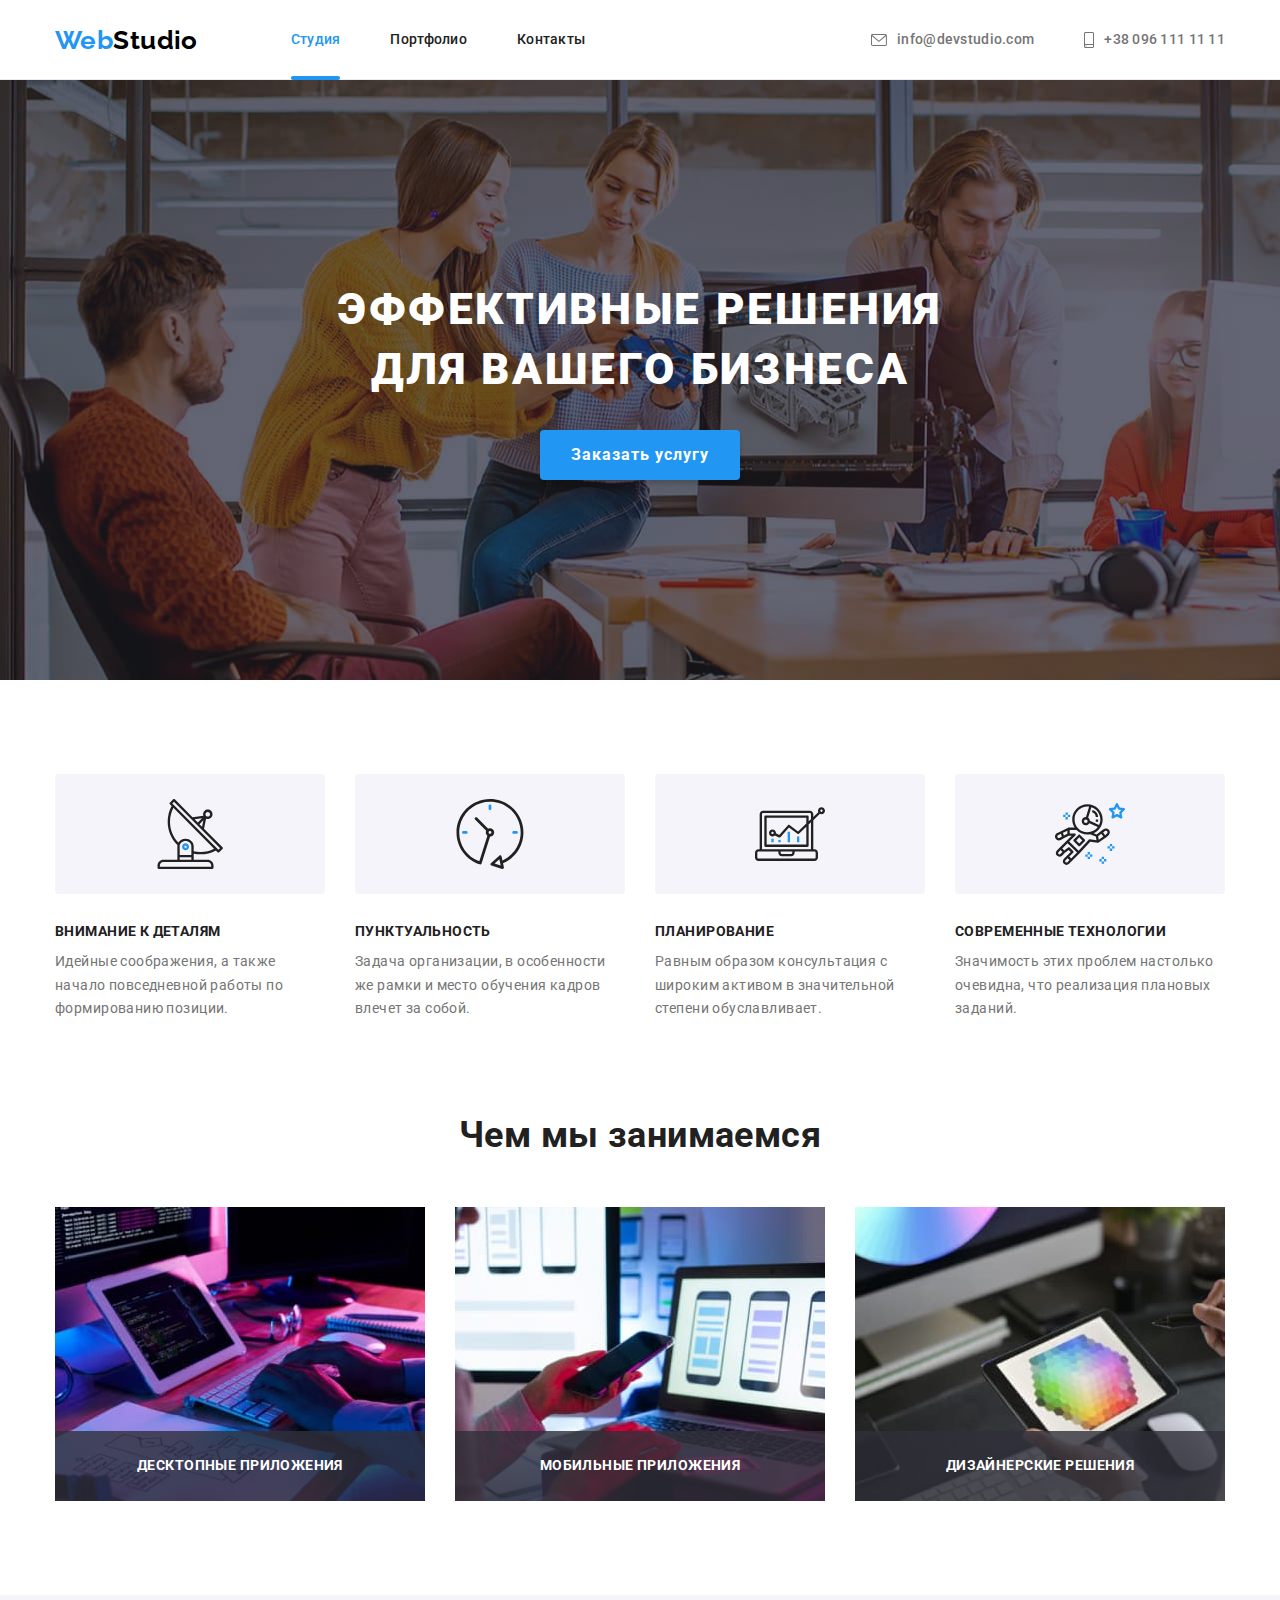
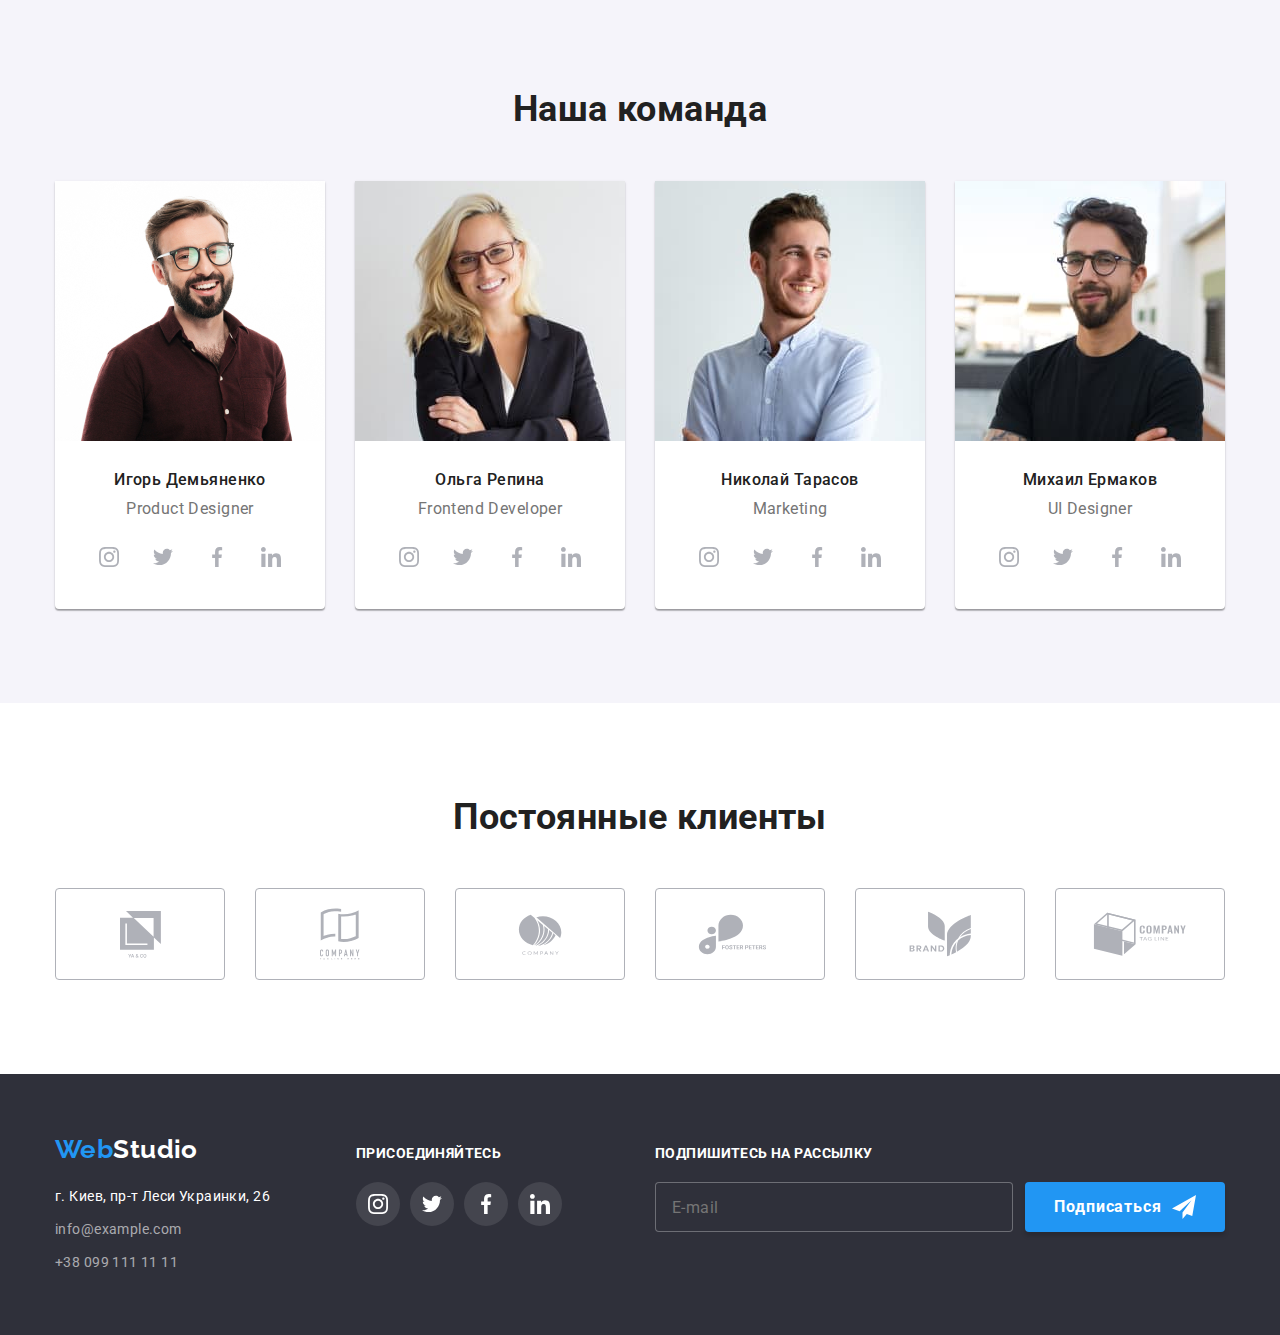
==== commit 8ebe7ff2: "поправки до домашньої № 8" ====
--- a/index.html
+++ b/index.html
@@ -17,18 +17,18 @@
         <div class="container mobile-box">
             <nav class="nav">
                 <a href="./index.html" class="logo"><span class="part-of-logo">Web</span>Studio</a>
-                <ul class="nav__list mobile-box_navigation">
+                <ul class="nav__list mobile-box__navigation">
                     <li class="nav__items"><a href="./index.html" class="nav__link illumination">Студия</a></li>
                     <li class="nav__items"><a href="./portfolio.html" class="nav__link">Портфолио</a></li>
                     <li class="nav__items"><a href="Контакты" class="nav__link">Контакты</a></li>
                 </ul>
             </nav>
-            <button type="button" class="mobile-box_open-btn" data-menu-open>
-                <svg class="mobile-box_open-icon" width="24" height="16">
+            <button type="button" class="mobile-box__open-btn" data-menu-open>
+                <svg class="mobile-box__open-icon" width="24" height="16">
                     <use href="./images/icons.svg#icon-menu_24px"></use>
                 </svg>
             </button>
-            <ul class="contacts mobile-box_navigation">
+            <ul class="contacts mobile-box__navigation">
                 <li class="contacts__items">
                     <a href="mailto:info@devstudio.com" class="contacts__item">
                         <svg class="contacts__icon" width="16" height="12">
@@ -44,26 +44,30 @@
             </ul>
         </div>
         <div class="mobile-menu" data-menu>
-            <div class="mobile-menu_container">
-                <button type="button" class="mobile-menu_close-button" data-menu-close>
-                    <svg class="mobile-menu_close-icon" width="19" height="19">
+            <div class="mobile-menu__container">
+                <button type="button" class="mobile-menu__close-button" data-menu-close>
+                    <svg class="mobile-menu__close-icon" width="19" height="19">
                         <use href="./images/icons.svg#icon-Vector-1"></use>
                     </svg>
                 </button>
-                <ul class="mobile-menu_list">
-                    <li class="mobile-menu_items"><a href="./index.html" class="mobile-menu_link illumination">Студия</a></li>
-                    <li class="mobile-menu_items"><a href="./portfolio.html" class="mobile-menu_link">Портфолио</a></li>
-                    <li class="mobile-menu_items"><a href="" class="mobile-menu_link">Контакты</a></li>
-                </ul>
-                <ul class="mobile-menu_contacts-list">
-                    <li class="mobile-menu_items"><a href="tel:+380961111111" class="mobile-menu_phone-link">+38 096 111 11 11</a></li>
-                    <li class="mobile-menu_items"><a href="mailto:info@devstudio.com" class="mobile-menu_mail-link">info@devstudio.com</a></li>
-                </ul>
-                <ul class="mobile-menu_social-list">
-                    <li class="mobile-menu_social-items"><a href="" class="mobile-menu_social-link">Instagram</a></li>
-                    <li class="mobile-menu_social-items"><a href="" class="mobile-menu_social-link">Twitter</a></li>
-                    <li class="mobile-menu_social-items"><a href="" class="mobile-menu_social-link">Facebook</a></li>
-                    <li class="mobile-menu_social-items"><a href="" class="mobile-menu_social-link">LinkedIn</a></li>
+                <div class="mobile-menu__box">
+                    <ul class="mobile-menu__list">
+                        <li class="mobile-menu__items"><a href="./index.html" class="mobile-menu__link hover-link">Студия</a></li>
+                        <li class="mobile-menu__items"><a href="./portfolio.html" class="mobile-menu__link">Портфолио</a></li>
+                        <li class="mobile-menu__items"><a href="" class="mobile-menu__link">Контакты</a></li>
+                    </ul>
+                    <ul class="mobile-menu__contacts-list">
+                        <li class="mobile-menu__items"><a href="tel:+380961111111" class="mobile-menu__phone-link">+38 096 111 11 11</a>
+                        </li>
+                        <li class="mobile-menu__items"><a href="mailto:info@devstudio.com"
+                                class="mobile-menu__mail-link">info@devstudio.com</a></li>
+                    </ul>
+                </div>
+                <ul class="mobile-menu__social-list">
+                    <li class="mobile-menu__social-items"><a href="" class="mobile-menu__social-link">Instagram</a></li>
+                    <li class="mobile-menu__social-items"><a href="" class="mobile-menu__social-link">Twitter</a></li>
+                    <li class="mobile-menu__social-items"><a href="" class="mobile-menu__social-link">Facebook</a></li>
+                    <li class="mobile-menu__social-items"><a href="" class="mobile-menu__social-link">LinkedIn</a></li>
                 </ul>
             </div>
         </div>
@@ -72,7 +76,7 @@
     <section class="main__section">
         <div class="container">
             <h1 class="main__title">Эффективные решения для вашего бизнеса</h1>
-            <button type="button" class="main-button" data-modal-open>Заказать услугу</button>
+            <button type="button" class="main-button main-button_hero" data-modal-open>Заказать услугу</button>
         </div>
     </section>
     <section class="benefits section">
@@ -201,7 +205,7 @@
                         <source srcset="./images/mobile-product-designer.jpg 1x, ./images/mobile-product-designer-2x.jpg 2x"
                             media="(max-width:767px)" />
     
-                        <img src="./images/desktop-product-designer.jpg" alt="фото" width="270">
+                        <img src="./images/desktop-product-designer.jpg" alt="фото" class="team__img">
                     </picture>
                     <h3 class="team__member">Игорь Демьяненко</h3>
                     <p class="team__position">Product Designer</p>
@@ -261,7 +265,7 @@
                         <source
                             srcset="./images/mobile-frontend-developer.jpg 1x, ./images/mobile-frontend-developer-2x.jpg 2x"
                             media="(max-width:767px)" />
-                        <img src="./images/desktop-frontend-developer.jpg" alt="фото" width="270">
+                        <img src="./images/desktop-frontend-developer.jpg" alt="фото" class="team__img">
                     </picture>
                     <h3 class="team__member">Ольга Репина</h3>
                     <p class="team__position">Frontend Developer</p>
@@ -315,7 +319,7 @@
     
                         <source srcset="./images/mobile-marketing.jpg 1x, ./images/mobile-marketing-2x.jpg 2x"
                             media="(max-width:767px)" />
-                        <img src="./images/desktop-marketing-1.jpg" alt="фото" width="270">
+                        <img src="./images/desktop-marketing-1.jpg" alt="фото" class="team__img">
                     </picture>
                     <h3 class="team__member">Николай Тарасов</h3>
                     <p class="team__position">Marketing</p>
@@ -369,7 +373,7 @@
     
                         <source srcset="./images/mobile-ui-designer.jpg 1x, ./images/mobile-ui-designer-2x.jpg 2x"
                             media="(max-width:767px)" />
-                        <img src="./images/desktop-ui-designer.jpg" alt="фото" width="270">
+                        <img src="./images/desktop-ui-designer.jpg" alt="фото" class="team__img">
                     </picture>
                     <h3 class="team__member">Михаил Ермаков</h3>
                     <p class="team__position">UI Designer</p>
@@ -509,7 +513,7 @@
                 </li>
             </ul>
         </div>
-        <div class="footer__wrapper">
+        <div class="footer__form-box">
             <p class="footer__title">Подпишитесь на рассылку</p>
             <form class="form">
                 <label for="input-field" class="visually-hidden"></label>
@@ -593,9 +597,9 @@
                 <button type="submit" class="main-button"><span class="form-button-title">Отправить</span></button>
             </span>
         </form>
-    </div>
-</div>
-<script src="./js/modal.js"></script> 
-<script src="./js/mobile-menu.js"></script>
+    </div> 
+ </div>
+ <script src="./js/modal.js"></script> 
+ <script src="./js/mobile-menu.js"></script>
 </body>
 </html>--- a/css/main.min.css
+++ b/css/main.min.css
@@ -1 +1 @@
-:root{--title-text-color: #212121;--primary-text-color: #757575;--accent-color: #2196F3;--primary-bg-color: #fff}body{font-family:"Roboto",sans-serif;background-color:var(--primary-bg-color);color:var(--title-text-color);font-size:14px;line-height:1.14;letter-spacing:.03em}h1,h2,h3,p,ul{margin:0;padding:0}ul{list-style:none}a{text-decoration:none}img{display:block}button{font-family:inherit;cursor:pointer}address{font-style:normal}.container{padding-left:15px;padding-right:15px}@media screen and (min-width: 480px){.container{width:450px;margin-left:auto;margin-right:auto}}@media screen and (min-width: 768px){.container{width:738px}}@media screen and (min-width: 1200px){.container{width:1200px}}.section{padding:94px 0}.visually-hidden{position:absolute;width:1px;height:1px;margin:-1px;border:0;padding:0;white-space:nowrap;clip-path:inset(100%);clip:rect(0 0 0 0);overflow:hidden}.main-button{display:inline-flex;justify-content:center;align-items:center;width:200px;height:50px;font-weight:700;font-size:16px;line-height:1.88;letter-spacing:.06em;color:#fff;background:var(--accent-color);box-shadow:0px 4px 4px rgba(0,0,0,.15);border-radius:4px;border-color:rgba(0,0,0,0);transition:background-color 250ms cubic-bezier(0.4, 0, 0.2, 1)}.main-button:hover,.main-button:focus{background-color:#267bc6}.main-button:active{background-color:#27619b}.logo{display:inline-flex;color:#000;font-family:"Raleway";font-weight:700;font-size:26px;line-height:1.19}.part-of-logo{color:var(--accent-color)}.icon-list{display:inline-flex;height:44px;justify-content:center;gap:10px}.icon-list__link{display:inline-flex;justify-content:center;align-items:center;height:44px;width:44px;border-radius:50%;background-color:rgba(255,255,255,.1);transition:background-color 250ms cubic-bezier(0.4, 0, 0.2, 1)}.icon-list__link:hover .icon-list__svg,.icon-list__link:focus .icon-list__svg{fill:#fff}.icon-list__link:hover,.icon-list__link:focus{background-color:var(--accent-color)}.icon-list__svg{fill:#afb1b8;transition:fill 250ms cubic-bezier(0.4, 0, 0.2, 1)}.title{font-size:36px;line-height:1.16;text-align:center}@media screen and (max-width: 767px){.mobile-box{display:flex;align-items:center;justify-content:space-between;padding-top:16px;padding-bottom:16px}.mobile-box_navigation{display:none}.mobile-box_open-btn{background-color:rgba(0,0,0,0);border:none;padding:0}.mobile-box_open-icon{display:block}}@media screen and (min-width: 768px){.header-section{min-height:80px;border-bottom:1px solid #ececec}.header-section .container{display:flex;justify-content:space-between;align-items:center}.mobile-box_open-btn{display:none}.nav .logo{margin-right:88px}.mobile-box_navigation{display:block}.nav{align-items:center;display:flex;height:100%}.nav__list{display:flex;height:100%}.contacts__item{display:inline-flex;padding:5px 0;align-items:center;color:var(--primary-text-color);font-weight:500;letter-spacing:.02em;transition:color 250ms cubic-bezier(0.4, 0, 0.2, 1)}.nav__items{display:flex}.nav__link{position:relative;height:100%;padding:32px 0 32px 0;color:var(--title-text-color);font-weight:500;letter-spacing:.02em;transition:color 250ms cubic-bezier(0.4, 0, 0.2, 1)}.illumination:after{position:absolute;bottom:-1px;content:" ";display:block;width:100%;height:4px;border-radius:2px;background-color:var(--accent-color)}.contacts__icon{display:flex;margin-right:10px;fill:var(--primary-text-color);transition:fill 250ms cubic-bezier(0.4, 0, 0.2, 1)}}@media screen and (min-width: 1200px){.contacts{display:flex}.contacts__items:not(:last-child){margin-right:50px}}.nav__items:not(:last-child){margin-right:50px}.nav__link:hover,.nav__link:focus{color:var(--accent-color)}.illumination{color:var(--accent-color)}.contacts__item:hover,.contacts__item:focus{color:var(--accent-color)}.contacts__item:hover .contacts__icon,.contacts__item:focus .contacts__icon{fill:var(--accent-color)}.main__title{max-width:693px;font-weight:900;font-size:44px;line-height:1.36;letter-spacing:.06em;margin-left:auto;margin-right:auto;margin-bottom:30px;text-transform:uppercase;color:var(--primary-bg-color)}@media screen and (max-width: 767px){.main__section{display:flex;max-width:480px;max-height:400px;padding:118px 60px;background-image:linear-gradient(to right, rgba(46, 48, 58, 0.41), rgba(47, 47, 58, 0.4)),url("../images/hero-mobile.jpg")}}@media screen and (max-width: 767px)and (min-device-pixel-ratio: 2),screen and (max-width: 767px)and (-webkit-min-device-pixel-ratio: 2),screen and (max-width: 767px)and (min-resolution: 192dpi),screen and (max-width: 767px)and (min-resolution: 2dppx){.main__section{background-image:linear-gradient(to right, rgba(46, 48, 58, 0.41), rgba(47, 47, 58, 0.4)),url("../images/hero-mobile2x.jpg")}}@media screen and (max-width: 767px){.main__title{font-weight:900;font-size:26px;line-height:1.62;text-align:center;letter-spacing:.06em}}@media screen and (max-width: 1199px){.main__section{max-width:768px;padding:118px 204px;background-image:linear-gradient(to right, rgba(46, 48, 58, 0.41), rgba(47, 47, 58, 0.4)),url("../images/hero-tablet.jpg")}}@media screen and (max-width: 1199px)and (min-device-pixel-ratio: 2),screen and (max-width: 1199px)and (-webkit-min-device-pixel-ratio: 2),screen and (max-width: 1199px)and (min-resolution: 192dpi),screen and (max-width: 1199px)and (min-resolution: 2dppx){.main__section{background-image:linear-gradient(to right, rgba(46, 48, 58, 0.41), rgba(47, 47, 58, 0.4)),url("../images/hero-tablet2x.jpg")}}@media screen and (max-width: 1199px){.main__title{font-weight:900;font-size:26px;line-height:1.62;text-align:center;letter-spacing:.06em}}@media screen and (min-width: 1200px){.main__section{max-width:1920px;padding-bottom:200px;padding-top:200px;background-image:linear-gradient(to right, rgba(46, 48, 58, 0.41), rgba(47, 47, 58, 0.4)),url("../images/hero-desctop.jpg")}}@media screen and (min-width: 1200px)and (min-device-pixel-ratio: 2),screen and (min-width: 1200px)and (-webkit-min-device-pixel-ratio: 2),screen and (min-width: 1200px)and (min-resolution: 192dpi),screen and (min-width: 1200px)and (min-resolution: 2dppx){.main__section{background-image:linear-gradient(to right, rgba(46, 48, 58, 0.41), rgba(47, 47, 58, 0.4)),url("../images/hero-desctop2x.jpg")}}.main__section{width:100%;margin-left:auto;margin-right:auto;text-align:center;justify-content:center;background-color:#2f303a;background-size:cover}.portfolio-list-button{display:flex;justify-content:center}.portfolio-items:not(:last-child){margin-right:8px}.portfolio{display:flex;flex-wrap:wrap;gap:30px;margin-top:50px}.portfolio-button{background:#f5f4fa;font-weight:500;font-size:16px;line-height:1.62;padding:6px 22px;border-radius:4px;border:none;transition:background-color 250ms cubic-bezier(0.4, 0, 0.2, 1),box-shadow 250ms cubic-bezier(0.4, 0, 0.2, 1),color 250ms cubic-bezier(0.4, 0, 0.2, 1)}.illumination-btn{background-color:var(--accent-color);color:var(--primary-bg-color)}.portfolio-button:hover,.portfolio-button:focus{background-color:var(--accent-color);color:var(--primary-bg-color);box-shadow:0px 3px 1px rgba(0,0,0,.1),0px 1px 2px rgba(0,0,0,.08),0px 2px 2px rgba(0,0,0,.12)}.portfolio-button:active{background-color:#267bc6}.portfolio-card{width:370px;height:404px}.portfolio-screen-text{font-size:18px;line-height:1.56;letter-spacing:.03em;color:#fff}.portfolio-overlay{position:absolute;width:100%;height:100%;bottom:0;padding:63px 24px;background-color:rgba(33,150,243,.9);transform:translateY(101%);transition:transform 250ms cubic-bezier(0.4, 0, 0.2, 1)}.portfolio-box{position:relative;display:block;width:370px;height:294px;overflow:hidden}.portfolio-link{display:inline-block;width:100%;height:100%;transition:box-shadow 250ms cubic-bezier(0.4, 0, 0.2, 1)}.portfolio-link:hover .portfolio-overlay,.portfolio-link:focus .portfolio-overlay{transform:translateY(0);height:294px}.portfolio-link:hover,.portfolio-link:focus{background-color:#fff;box-shadow:0px 1px 1px rgba(0,0,0,.12),0px 4px 4px rgba(0,0,0,.06),1px 4px 6px rgba(0,0,0,.16)}.portfolio-container-title{padding:20px 10px 20px 24px;border:1px solid #eee;border-top:0}.portfolio-card-title{font-size:18px;line-height:2;letter-spacing:.06em;color:var(--title-text-color)}.portfolio-name-industry{margin-top:4px;color:var(--primary-text-color);font-size:16px;line-height:1.88}.benefits__list{display:flex;justify-content:space-between}.benefits__items{width:270px}.benefits__container{display:inline-flex;justify-content:center;align-items:center;width:270px;height:120px;background-color:#f5f4fa;border-radius:4px}.benefits__title{font-size:14px;text-transform:uppercase;margin-top:30px}.benefits__text{margin-top:10px;color:var(--primary-text-color);line-height:1.71}.works{padding-top:0px}.works__list{display:flex;justify-content:space-between;margin-top:50px}.works__items{position:relative}.works__box{position:absolute;display:flex;justify-content:center;align-items:center;width:100%;height:70px;bottom:0;background-color:rgba(47,48,58,.8)}.works__description{font-weight:700;font-size:14px;line-height:1.14;letter-spacing:.03em;text-transform:uppercase;color:#fff}.team{background:#f5f4fa}.team__list{display:flex;justify-content:space-between}.team__items{margin-top:50px;padding-bottom:30px;text-align:center;min-width:270px;min-height:368px;background-color:var(--primary-bg-color);box-shadow:0px 1px 3px rgba(0,0,0,.12),0px 1px 1px rgba(0,0,0,.14),0px 2px 1px rgba(0,0,0,.2);border-radius:0px 0px 4px 4px}.team__member{padding-top:30px;margin-bottom:10px;font-weight:500;font-size:16px;line-height:1.18}.team__position{margin-bottom:16px;color:var(--primary-text-color);font-size:16px;line-height:1.18}.company__list{margin-top:50px;display:inline-flex;gap:30px}.company__link{display:inline-flex;justify-content:center;align-items:center;width:170px;height:92px;border:1px solid #afb1b8;border-radius:4px;transition:background-color 250ms cubic-bezier(0.4, 0, 0.2, 1)}.company__link:hover .company__icon,.company__link:hover,.company__link:focus .company__icon,.company__link:focus{fill:var(--accent-color);border-color:var(--accent-color)}.company__icon{fill:#afb1b8;transition:fill 250ms cubic-bezier(0.4, 0, 0.2, 1)}.footer{padding:60px 0;height:252px;background:#2f303a}.footer .container{display:flex}.footer__container .logo{color:var(--primary-bg-color);margin-bottom:20px}.footer__container{width:231px;margin-right:70px}.address__link{color:#fff;line-height:1.71}.address__items:not(:first-child){margin-top:9px}.address__contacts{color:rgba(255,255,255,.6);line-height:1.71;transition:color 250ms cubic-bezier(0.4, 0, 0.2, 1)}.address__contacts:hover,.address__contacts:focus{color:var(--accent-color)}.footer__wrapper:not(:last-child){margin-right:93px}.footer__title{padding-top:12px;margin-bottom:20px;font-weight:700;text-transform:uppercase;color:#fff}.footer__social{fill:#fff}.form{display:flex;margin-top:20px}.form__input{display:flex;align-items:center;width:358px;height:50px;padding:0 16px;margin-right:12px;font-weight:400;font-size:16px;line-height:1.25;letter-spacing:.03em;color:rgba(255,255,255,.6);border:1px solid rgba(255,255,255,.3);background-color:#2f303a;border-radius:4px;outline:none;transition:border-color 250ms cubic-bezier(0.4, 0, 0.2, 1)}.form__input:focus{border-color:var(--accent-color)}.form__icon{display:inline-flex;margin-left:10px}.backdrop{position:fixed;top:0;left:0;width:100%;height:100%;z-index:100;background-color:rgba(0,0,0,.2);transition:opacity 250ms cubic-bezier(0.4, 0, 0.2, 1),visibility 250ms cubic-bezier(0.4, 0, 0.2, 1)}.backdrop.is-hidden{visibility:hidden;opacity:0;pointer-events:none}.modal{position:absolute;top:50%;left:50%;transform:translate(-50%, -50%);width:528px;height:581px;padding:40px;background-color:#fff;box-shadow:0px 1px 3px rgba(0,0,0,.12),0px 1px 1px rgba(0,0,0,.14),0px 2px 1px rgba(0,0,0,.2);border-radius:4px}.modal-button{position:absolute;display:flex;align-items:center;justify-content:center;top:8px;right:8px;width:30px;height:30px;margin-left:auto;border-radius:50%;background-color:#fff;border:1px solid rgba(0,0,0,.1)}.modal-vector{transition:fill 250ms cubic-bezier(0.4, 0, 0.2, 1)}.modal-vector:hover,.modal-vector:focus{fill:var(--accent-color)}.modal-title{font-weight:700;font-size:20px;line-height:1.15;letter-spacing:.03em;margin-bottom:14px}.modal-form-label{display:block}.label-text{font-size:12px;line-height:.85;letter-spacing:.01em;color:var(--primary-text-color)}.modal-form-label:not(:last-child){margin-bottom:11px}.modal-form-element{display:block;margin-bottom:5px}.modal-form-input{display:flex;width:100%;height:40px;padding-left:42px;border:1px solid rgba(33,33,33,.2);border-radius:4px;transition:border-color 250ms cubic-bezier(0.4, 0, 0.2, 1)}.modal-form-input:focus,.modal-form-message:focus{outline:none;border-color:var(--accent-color)}.modal-form-input:focus+.modal-icon-input>.modal-icon{fill:var(--accent-color)}.modal-form-message{width:100%;height:120px;resize:none;padding:12px 16px;font-size:12px;line-height:.85;letter-spacing:.01em;color:rgba(117,117,117,.5);border:1px solid rgba(33,33,33,.2);border-radius:4px;transition:border-color 250ms cubic-bezier(0.4, 0, 0.2, 1)}.modal-icon{position:absolute;top:50%;left:12px;transform:translateY(-50%);transition:fill 250ms cubic-bezier(0.4, 0, 0.2, 1)}.modal-form-wrapper{position:relative;display:block}.modal-link{text-decoration:underline;color:var(--accent-color);transition:color 250ms cubic-bezier(0.4, 0, 0.2, 1)}.modal-link:hover,.modal-link:focus{color:#267bc6}.modal-link:active{color:#27619b}.modal-label-checkbox{position:relative;display:block;padding-left:35px;line-height:1.71;letter-spacing:.03em;color:var(--primary-text-color);margin-top:20px;transition:fill 250ms cubic-bezier(0.4, 0, 0.2, 1)}.modal-icon-checkbox{position:absolute;top:50%;left:12px;transform:translateY(-50%);fill:var(--title-text-color);transition:fill 250ms cubic-bezier(0.4, 0, 0.2, 1)}.modal-icon-check{position:absolute;top:50%;left:12px;transform:translateY(-50%);fill:rgba(0,0,0,0);transition:fill 250ms cubic-bezier(0.4, 0, 0.2, 1)}.modal-icon-checkbox-fokus{position:absolute;top:50%;left:9px;transform:translateY(-50%);fill:rgba(0,0,0,0);transition:fill 250ms cubic-bezier(0.4, 0, 0.2, 1)}.modal-form-checkbox:checked+.modal-label-checkbox>.checkbox-box>.modal-icon-check,.modal-form-checkbox:checked+.modal-label-checkbox>.checkbox-box>.modal-icon-checkbox{fill:var(--accent-color)}.modal-form-checkbox:focus+.modal-label-checkbox>.checkbox-box{fill:var(--title-text-color)}.button-center{display:flex;justify-content:center;margin-top:30px}@media screen and (min-width: 768px){.mobile-menu{display:none}}.mobile-menu{position:fixed;top:0;left:0;width:100%;height:100%;background-color:#fff;overflow:auto;z-index:100;opacity:0;visibility:hidden;pointer-events:none}.mobile-menu.is-open{opacity:1;visibility:visible;pointer-events:auto}.mobile-menu_container{width:100%;height:100%;position:relative;display:flex;flex-direction:column;overflow:auto}.mobile-menu_contacts-list{margin-top:auto;margin-left:40px;margin-bottom:64px}.mobile-menu_close-button{position:absolute;top:10px;right:15px;border:none;background-color:rgba(0,0,0,0)}.mobile-menu_close-icon{display:block}.mobile-menu_items:not(:last-child){margin-bottom:32px}.mobile-menu_list{margin-top:48px;margin-left:40px}.mobile-menu_link{font-weight:500;font-size:40px;line-height:1.17;letter-spacing:.02em;color:var(--title-text-color)}.mobile-menu_phone-link{font-weight:500;font-size:34px;line-height:1.17;letter-spacing:.02em;color:var(--accent-color)}.mobile-menu_mail-link{font-weight:500;font-size:24px;line-height:1.16;letter-spacing:.02em;color:var(--primary-text-color)}.mobile-menu_social-list{margin-left:40px;margin-bottom:10px}.mobile-menu_social-items{flex-wrap:wrap;display:inline-block;padding-left:10px;padding-right:10px;border-right:1px solid rgba(33,33,33,.2)}.mobile-menu_social-items:first-child{padding-left:0}.mobile-menu_social-items:last-child{border-right:none}.mobile-menu_social-link{display:block;font-weight:500;font-size:18px;line-height:1.22;letter-spacing:.02em;color:var(--accent-color)}/*# sourceMappingURL=main.min.css.map */+:root{--title-text-color: #212121;--primary-text-color: #757575;--accent-color: #2196F3;--primary-bg-color: #fff}body{font-family:"Roboto",sans-serif;background-color:var(--primary-bg-color);color:var(--title-text-color);font-size:14px;line-height:1.14;letter-spacing:.03em}h1,h2,h3,p,ul,li{margin:0;padding:0}ul{list-style:none}a{text-decoration:none}img{display:block}button{font-family:inherit;cursor:pointer}address{font-style:normal}.container{height:100%;max-width:1200px;padding-left:15px;padding-right:15px;margin-left:auto;margin-right:auto}@media screen and (min-width: 468){.container{max-width:479px}}@media screen and (min-width: 768px){.container{width:768px}}@media screen and (min-width: 1200px){.container{width:1200px}}.section{padding:94px 0}@media screen and (max-width: 1199px){.section{padding:60px 0}}.visually-hidden{position:absolute;width:1px;height:1px;margin:-1px;border:0;padding:0;white-space:nowrap;clip-path:inset(100%);clip:rect(0 0 0 0);overflow:hidden}.main-button{display:inline-flex;justify-content:center;align-items:center;width:200px;height:50px;font-weight:700;font-size:16px;line-height:1.88;letter-spacing:.06em;color:#fff;background:var(--accent-color);box-shadow:0px 4px 4px rgba(0,0,0,.15);border-radius:4px;border-color:rgba(0,0,0,0);transition:background-color 250ms cubic-bezier(0.4, 0, 0.2, 1)}.main-button:hover,.main-button:focus{background-color:#267bc6}.main-button:active{background-color:#27619b}.logo{display:inline-flex;color:#000;font-family:"Raleway";font-weight:700;font-size:26px;line-height:1.19}.part-of-logo{color:var(--accent-color)}@media screen and (max-width: 1199px){.logo{font-family:"Raleway";font-weight:700;font-size:24px;line-height:1.16;letter-spacing:.03em}}.icon-list{display:inline-flex;height:44px;justify-content:center;gap:10px}.icon-list__link{display:inline-flex;justify-content:center;align-items:center;height:44px;width:44px;border-radius:50%;background-color:rgba(255,255,255,.1);transition:background-color 250ms cubic-bezier(0.4, 0, 0.2, 1)}.icon-list__link:hover .icon-list__svg,.icon-list__link:focus .icon-list__svg{fill:#fff}.icon-list__link:hover,.icon-list__link:focus{background-color:var(--accent-color)}.icon-list__svg{fill:#afb1b8;transition:fill 250ms cubic-bezier(0.4, 0, 0.2, 1)}.title{font-size:36px;line-height:1.16;text-align:center}.header-section{max-height:80px;border-bottom:1px solid #ececec}.nav{align-items:center;display:flex}.nav .logo{margin-right:93px}.nav__list{display:flex}.nav__items{display:flex}.nav__items:not(:last-child){margin-right:50px}.nav__link{position:relative;padding:32px 0 32px 0;color:var(--title-text-color);font-weight:500;letter-spacing:.02em;transition:color 250ms cubic-bezier(0.4, 0, 0.2, 1)}.nav__link:hover,.nav__link:focus{color:var(--accent-color)}.illumination{color:var(--accent-color)}.illumination:after{position:absolute;bottom:0;content:" ";display:block;width:100%;height:4px;border-radius:2px;background-color:var(--accent-color)}.mobile-box__open-btn{background-color:rgba(0,0,0,0);border:none;padding:0}.contacts__item{display:flex;align-items:center;color:var(--primary-text-color);font-weight:500;font-size:14px;line-height:1.14;letter-spacing:.02em;transition:color 250ms cubic-bezier(0.4, 0, 0.2, 1)}.contacts__icon{margin-right:10px;fill:var(--primary-text-color);transition:fill 250ms cubic-bezier(0.4, 0, 0.2, 1)}.contacts__item:hover,.contacts__item:focus{color:var(--accent-color)}.contacts__item:hover .contacts__icon,.contacts__item:focus .contacts__icon{fill:var(--accent-color)}@media screen and (max-width: 767px){.mobile-box__navigation{display:none}.mobile-box{display:flex;align-items:center;justify-content:space-between;padding-top:16px;padding-bottom:16px}.mobile-box__open-icon{display:block}.header-section .container{max-width:500px}}@media screen and (min-width: 768px){.mobile-box__open-btn{display:none}.mobile-box{display:flex;align-items:center;justify-content:space-between}}@media screen and (min-width: 768px)and (max-width: 1199px){.nav .logo{margin-right:87px}.nav__list{margin-right:83px}.contacts__item{align-items:center;color:var(--primary-text-color);font-weight:500;font-size:12px;line-height:1.16;letter-spacing:.02em}.contacts__item:last-child{margin-top:8px}.contacts__icon{margin-right:8px}.contacts{padding:16px 0}}@media screen and (min-width: 1200px){.contacts{display:flex;justify-content:center;align-items:center}.contacts__items:not(:last-child){margin-right:50px}}.main__section{width:100%;margin-left:auto;margin-right:auto;text-align:center;justify-content:center;background-color:#2f303a}.main-button_hero{display:block;margin-left:auto;margin-right:auto}.main__title{margin-left:auto;margin-right:auto;margin-bottom:30px;text-transform:uppercase;color:var(--primary-bg-color)}@media screen and (max-width: 767px){.main__section{display:flex;max-width:480px;max-height:400px;padding:118px 0;background-image:linear-gradient(to right, rgba(46, 48, 58, 0.41), rgba(47, 47, 58, 0.4)),url("../images/hero-mobile.jpg")}}@media screen and (max-width: 767px)and (min-device-pixel-ratio: 2),screen and (max-width: 767px)and (-webkit-min-device-pixel-ratio: 2),screen and (max-width: 767px)and (min-resolution: 192dpi),screen and (max-width: 767px)and (min-resolution: 2dppx){.main__section{background-image:linear-gradient(to right, rgba(46, 48, 58, 0.41), rgba(47, 47, 58, 0.4)),url("../images/hero-mobile2x.jpg")}}@media screen and (min-width: 768px){.main__section{max-width:768px;padding:160px 0 118px 0;background-image:linear-gradient(to right, rgba(46, 48, 58, 0.41), rgba(47, 47, 58, 0.4)),url("../images/hero-tablet.jpg")}}@media screen and (min-width: 768px)and (min-device-pixel-ratio: 2),screen and (min-width: 768px)and (-webkit-min-device-pixel-ratio: 2),screen and (min-width: 768px)and (min-resolution: 192dpi),screen and (min-width: 768px)and (min-resolution: 2dppx){.main__section{background-image:linear-gradient(to right, rgba(46, 48, 58, 0.41), rgba(47, 47, 58, 0.4)),url("../images/hero-tablet2x.jpg")}}@media screen and (max-width: 1199px){.main__title{max-width:360px;font-weight:900;font-size:26px;line-height:1.62;letter-spacing:.06em}}@media screen and (min-width: 1200px){.main__section{max-width:1920px;padding-bottom:200px;padding-top:200px;background-image:linear-gradient(to right, rgba(46, 48, 58, 0.41), rgba(47, 47, 58, 0.4)),url("../images/hero-desctop.jpg")}}@media screen and (min-width: 1200px)and (min-device-pixel-ratio: 2),screen and (min-width: 1200px)and (-webkit-min-device-pixel-ratio: 2),screen and (min-width: 1200px)and (min-resolution: 192dpi),screen and (min-width: 1200px)and (min-resolution: 2dppx){.main__section{background-image:linear-gradient(to right, rgba(46, 48, 58, 0.41), rgba(47, 47, 58, 0.4)),url("../images/hero-desctop2x.jpg")}}@media screen and (min-width: 1200px){.main__title{max-width:693px;font-weight:900;font-size:44px;line-height:1.36;letter-spacing:.06em}}.portfolio-list-button{display:flex;flex-wrap:wrap}.portfolio-items:not(:last-child){margin-right:8px}.portfolio-button{background:#f5f4fa;font-weight:500;font-size:16px;line-height:1.62;padding:6px 22px;border-radius:4px;border:none;transition:background-color 250ms cubic-bezier(0.4, 0, 0.2, 1),box-shadow 250ms cubic-bezier(0.4, 0, 0.2, 1),color 250ms cubic-bezier(0.4, 0, 0.2, 1)}.illumination-btn{background-color:var(--accent-color);color:var(--primary-bg-color)}.portfolio-button:hover,.portfolio-button:focus{background-color:var(--accent-color);color:var(--primary-bg-color);box-shadow:0px 3px 1px rgba(0,0,0,.1),0px 1px 2px rgba(0,0,0,.08),0px 2px 2px rgba(0,0,0,.12)}.portfolio-button:active{background-color:#267bc6}.portfolio{display:flex;flex-wrap:wrap;gap:30px;margin-top:50px}.portfolio-card{border:1px solid #eee}.portfolio-img{width:100%}.portfolio-screen-text{font-size:18px;line-height:1.56;letter-spacing:.03em;color:#fff}.portfolio-overlay{position:absolute;width:100%;height:100%;bottom:0;padding:63px 24px;background-color:rgba(33,150,243,.9);transform:translateY(101%);transition:transform 250ms cubic-bezier(0.4, 0, 0.2, 1)}.portfolio-box{position:relative;display:block;overflow:hidden}.portfolio-link{display:inline-block;transition:box-shadow 250ms cubic-bezier(0.4, 0, 0.2, 1)}.portfolio-link:hover .portfolio-overlay,.portfolio-link:focus .portfolio-overlay{transform:translateY(0);height:294px}.portfolio-link:hover,.portfolio-link:focus{background-color:#fff;box-shadow:0px 1px 1px rgba(0,0,0,.12),0px 4px 4px rgba(0,0,0,.06),1px 4px 6px rgba(0,0,0,.16)}.portfolio-container-title{padding:20px 24px 20px 24px}.portfolio-card-title{font-size:18px;line-height:2;letter-spacing:.06em;color:var(--title-text-color)}.portfolio-name-industry{margin-top:4px;color:var(--primary-text-color);font-size:16px;line-height:1.88}@media screen and (max-width: 767px){.portfolio-card{max-width:450px;max-height:404px}.portfolio-items:nth-child(-n+3){margin-bottom:15px}.portfolio-list-button{max-width:360px}.portfolio{margin-top:40px;justify-content:center}.portfolio-overlay{padding:77px 24px}}@media screen and (min-width: 768px){.portfolio-list-button{justify-content:center}}@media screen and (min-width: 768px)and (max-width: 1199px){.portfolio{margin-top:30px}.portfolio-card{max-width:354px;max-height:440px}.portfolio-container-title{min-height:146px}.portfolio-img{width:354px;height:294px}.portfolio-overlay{padding:49px 24px 77px 24px}}@media screen and (min-width: 1200px){.portfolio-card{max-width:370px;max-height:404px}.portfolio-img{width:370px;height:294px}}.benefits__container{display:inline-flex;justify-content:center;align-items:center;width:100%;height:120px;background-color:#f5f4fa;border-radius:4px}.benefits__title{font-size:14px;text-transform:uppercase;margin-top:30px}.benefits__text{margin-top:10px;color:var(--primary-text-color);line-height:1.71}@media screen and (max-width: 767px){.benefits__items{max-width:450px;margin-left:auto;margin-right:auto}.benefits__items:not(:last-child){margin-bottom:30px}}@media screen and (min-width: 768px){.benefits__list{display:flex;flex-wrap:wrap;justify-content:space-between}}@media screen and (min-width: 768px)and (max-width: 1199px){.benefits__items{max-width:354px}.benefits__items:not(:nth-last-child(-n+2)){margin-bottom:30px}}@media screen and (min-width: 1200px){.benefits__items{max-width:270px}}.works{padding-top:0px}.works__list{display:flex;justify-content:space-between;margin-top:50px}.works__items{position:relative}.works__box{position:absolute;display:flex;justify-content:center;align-items:center;width:100%;height:70px;bottom:0;background-color:rgba(47,48,58,.8)}.works__description{font-weight:700;font-size:14px;line-height:1.14;letter-spacing:.03em;text-transform:uppercase;color:#fff}@media screen and (max-width: 1199px){.works{display:none}}.team{background:#f5f4fa}.team__list{margin-top:50px}.team__items{text-align:center;background-color:var(--primary-bg-color);box-shadow:0px 1px 3px rgba(0,0,0,.12),0px 1px 1px rgba(0,0,0,.14),0px 2px 1px rgba(0,0,0,.2);border-radius:0px 0px 4px 4px}.team__img{width:100%}.team__member{padding-top:30px;margin-bottom:10px;font-weight:500;font-size:16px;line-height:1.18}.team__position{margin-bottom:16px;color:var(--primary-text-color);font-size:16px;line-height:1.18}@media screen and (max-width: 767px){.team__items{max-width:450px;max-height:622px;margin-left:auto;margin-right:auto}.team__items:not(:last-child){margin-bottom:30px}}@media screen and (min-width: 768px)and (max-width: 1199px){.team__items{max-width:354px;max-height:536px}.team__items:not(:nth-last-child(-n+2)){margin-bottom:30px}}@media screen and (min-width: 768px){.team__list{display:flex;flex-wrap:wrap;justify-content:space-between}}@media screen and (max-width: 1199px){.title{font-weight:700;font-size:28px;line-height:1.18;text-align:center;letter-spacing:.03em}.team__items{padding-bottom:24px}.team__list{margin-top:30px}}@media screen and (min-width: 1200px){.team__items{max-width:270px;max-height:428px;padding-bottom:30px}}.company__list{margin-top:50px;margin-left:auto;margin-right:auto;display:flex;flex-wrap:wrap;gap:30px}.company__link{display:inline-flex;justify-content:center;align-items:center;width:100%;height:92px;border:1px solid #afb1b8;border-radius:4px;transition:background-color 250ms cubic-bezier(0.4, 0, 0.2, 1)}.company__link:hover .company__icon,.company__link:hover,.company__link:focus .company__icon,.company__link:focus{fill:var(--accent-color);border-color:var(--accent-color)}.company__icon{fill:#afb1b8;transition:fill 250ms cubic-bezier(0.4, 0, 0.2, 1)}@media screen and (max-width: 767px){.company__items{width:calc((100% - 30px)/2)}.company__list{max-width:450px}}@media screen and (min-width: 768px)and (max-width: 1199px){.company__items{width:calc((100% - 60px)/3)}}@media screen and (max-width: 1199px){.company__list{margin-top:30px}}@media screen and (min-width: 1200px){.company__items{width:170px}}.footer{padding:60px 0;min-height:252px;background:#2f303a}.footer__container .logo{color:var(--primary-bg-color);margin-bottom:20px}.footer__container{width:231px}.address__link{color:#fff;line-height:1.71}.address__items:not(:first-child){margin-top:9px}.address__contacts{color:rgba(255,255,255,.6);line-height:1.71;transition:color 250ms cubic-bezier(0.4, 0, 0.2, 1)}.address__contacts:hover,.address__contacts:focus{color:var(--accent-color)}.footer__title{margin-bottom:20px;font-weight:700;text-transform:uppercase;color:#fff}.footer__social{fill:#fff}.form{margin-top:20px}.form__input{display:flex;align-items:center;height:50px;padding:0 16px;margin-right:12px;font-weight:400;font-size:16px;line-height:1.25;letter-spacing:.03em;color:rgba(255,255,255,.6);border:1px solid rgba(255,255,255,.3);background-color:#2f303a;border-radius:4px;outline:none;transition:border-color 250ms cubic-bezier(0.4, 0, 0.2, 1)}.form__input:focus{border-color:var(--accent-color)}.form__icon{display:inline-flex;margin-left:10px}@media screen and (max-width: 767px){.footer__container{margin-bottom:60px;margin-left:auto;margin-right:auto}.footer__wrapper{margin-bottom:60px}.footer__form-box{width:100%;margin-left:auto;margin-right:auto}.form__input{width:100%}}@media screen and (min-width: 768px)and (max-width: 1199px){.form__input{width:450px}.footer .container{display:flex;flex-wrap:wrap;justify-content:space-between}.footer__form-box{margin-top:60px;width:100%}}@media screen and (max-width: 1199px){.footer{text-align:center}.form__input{margin-bottom:20px;margin-left:auto;margin-right:auto}}@media screen and (min-width: 1200px){.footer .container{display:flex;flex-wrap:wrap}.form{display:flex}.form__input{width:358px}.footer__title{padding-top:12px}.footer__container{margin-right:70px}.footer__form-box{margin-left:auto}}.backdrop{position:fixed;top:0;left:0;width:100%;height:100%;z-index:100;background-color:rgba(0,0,0,.2);transition:opacity 250ms cubic-bezier(0.4, 0, 0.2, 1),visibility 250ms cubic-bezier(0.4, 0, 0.2, 1)}.backdrop.is-hidden{visibility:hidden;opacity:0;pointer-events:none}.modal{position:absolute;top:50%;left:50%;transform:translate(-50%, -50%);max-width:528px;max-height:581px;padding:40px;background-color:#fff;box-shadow:0px 1px 3px rgba(0,0,0,.12),0px 1px 1px rgba(0,0,0,.14),0px 2px 1px rgba(0,0,0,.2);border-radius:4px}.modal-button{position:absolute;display:flex;align-items:center;justify-content:center;top:8px;right:8px;width:30px;height:30px;margin-left:auto;border-radius:50%;background-color:#fff;border:1px solid rgba(0,0,0,.1)}.modal-vector{transition:fill 250ms cubic-bezier(0.4, 0, 0.2, 1)}.modal-vector:hover,.modal-vector:focus{fill:var(--accent-color)}.modal-title{font-weight:700;font-size:20px;line-height:1.15;letter-spacing:.03em;margin-bottom:14px}.modal-form{width:100%}.modal-form-label{display:block}.label-text{font-size:12px;line-height:.85;letter-spacing:.01em;color:var(--primary-text-color)}.modal-form-label:not(:last-child){margin-bottom:11px}.modal-form-element{display:block;margin-bottom:5px}.modal-form-input{display:flex;width:100%;height:40px;padding-left:42px;border:1px solid rgba(33,33,33,.2);border-radius:4px;transition:border-color 250ms cubic-bezier(0.4, 0, 0.2, 1)}.modal-form-input:focus,.modal-form-message:focus{outline:none;border-color:var(--accent-color)}.modal-form-input:focus+.modal-icon-input>.modal-icon{fill:var(--accent-color)}.modal-form-message{width:100%;resize:none;padding:12px 16px;font-size:12px;line-height:.85;letter-spacing:.01em;color:rgba(117,117,117,.5);border:1px solid rgba(33,33,33,.2);border-radius:4px;transition:border-color 250ms cubic-bezier(0.4, 0, 0.2, 1)}.modal-icon{position:absolute;top:50%;left:12px;transform:translateY(-50%);transition:fill 250ms cubic-bezier(0.4, 0, 0.2, 1)}.modal-form-wrapper{position:relative;display:block}.modal-link{text-decoration:underline;color:var(--accent-color);transition:color 250ms cubic-bezier(0.4, 0, 0.2, 1)}.modal-link:hover,.modal-link:focus{color:#267bc6}.modal-link:active{color:#27619b}.modal-label-checkbox{position:relative;display:block;padding-left:35px;line-height:1.71;letter-spacing:.03em;color:var(--primary-text-color);margin-top:20px;transition:fill 250ms cubic-bezier(0.4, 0, 0.2, 1)}.modal-icon-checkbox{position:absolute;top:50%;left:12px;transform:translateY(-50%);fill:var(--title-text-color);transition:fill 250ms cubic-bezier(0.4, 0, 0.2, 1)}.modal-icon-check{position:absolute;top:50%;left:12px;transform:translateY(-50%);fill:rgba(0,0,0,0);transition:fill 250ms cubic-bezier(0.4, 0, 0.2, 1)}.modal-icon-checkbox-fokus{position:absolute;top:50%;left:9px;transform:translateY(-50%);fill:rgba(0,0,0,0);transition:fill 250ms cubic-bezier(0.4, 0, 0.2, 1)}.modal-form-checkbox:checked+.modal-label-checkbox>.checkbox-box>.modal-icon-check,.modal-form-checkbox:checked+.modal-label-checkbox>.checkbox-box>.modal-icon-checkbox{fill:var(--accent-color)}.modal-form-checkbox:focus+.modal-label-checkbox>.checkbox-box{fill:var(--title-text-color)}.button-center{display:flex;justify-content:center;margin-top:30px}@media screen and (max-width: 1199px){.modal{width:450px}.modal-title{text-align:center}.modal-label-checkbox{padding-left:25px;font-weight:400;font-size:12px;line-height:1.16;letter-spacing:.03em}.modal-icon-check,.modal-icon-checkbox,.modal-icon-checkbox-fokus{left:0}}@media screen and (max-width: 480px){.modal{width:320px}.modal-icon-check,.modal-icon-checkbox,.modal-icon-checkbox-fokus{top:9px}}@media screen and (max-width: 767px){.modal{padding:25px}.modal-form-message{max-height:120px;font-weight:400;font-size:14px;line-height:1.14;letter-spacing:.01em}.button-center{margin-top:15px}.modal-label-checkbox{margin-top:10px}}@media screen and (min-width: 768px){.modal-form-message{height:120px}}.mobile-menu__container{position:fixed;top:0;left:0;width:100%;height:100%;padding:48px 40px;background-color:#fff;overflow:auto;z-index:100}.mobile-menu__box{display:flex;flex-direction:column;justify-content:space-between;height:100%}.mobile-menu.is-open{opacity:1;visibility:visible;pointer-events:auto}.mobile-menu{width:100%;height:100%;position:relative;display:flex;flex-direction:column;overflow:auto;opacity:0;visibility:hidden;pointer-events:none}.mobile-menu__contacts-list{margin-bottom:64px}.mobile-menu__close-button{position:absolute;top:10px;right:15px;border:none;background-color:rgba(0,0,0,0)}.mobile-menu__close-icon{display:block}.mobile-menu__close-icon:hover,.mobile-menu__close-icon:focus{fill:var(--accent-color)}.mobile-menu__items:not(:last-child){margin-bottom:32px}.mobile-menu__link{font-weight:500;font-size:40px;line-height:1.17;letter-spacing:.02em;color:var(--title-text-color)}.hover-link{color:var(--accent-color)}.mobile-menu__phone-link{font-weight:500;font-size:34px;line-height:1.17;letter-spacing:.02em;color:var(--accent-color)}.mobile-menu__mail-link{font-weight:500;font-size:24px;line-height:1.16;letter-spacing:.02em;color:var(--primary-text-color)}.mobile-menu__social-items{flex-wrap:wrap;display:inline-block;padding-left:10px;padding-right:10px;border-right:1px solid rgba(33,33,33,.2)}.mobile-menu__social-items:first-child{padding-left:0}.mobile-menu__social-link{display:block;font-weight:500;font-size:18px;line-height:1.22;letter-spacing:.02em;color:var(--accent-color)}@media screen and (max-width: 370px){.mobile-menu__phone-link{font-weight:500;font-size:27px;line-height:1.16;letter-spacing:.02em}.mobile-menu__social-items:nth-child(-n+2){margin-bottom:8px}.mobile-menu__social-items:nth-child(3){padding-left:0}}@media screen and (min-width: 371px){.mobile-menu__social-items:last-child{border-right:none}}/*# sourceMappingURL=main.min.css.map */